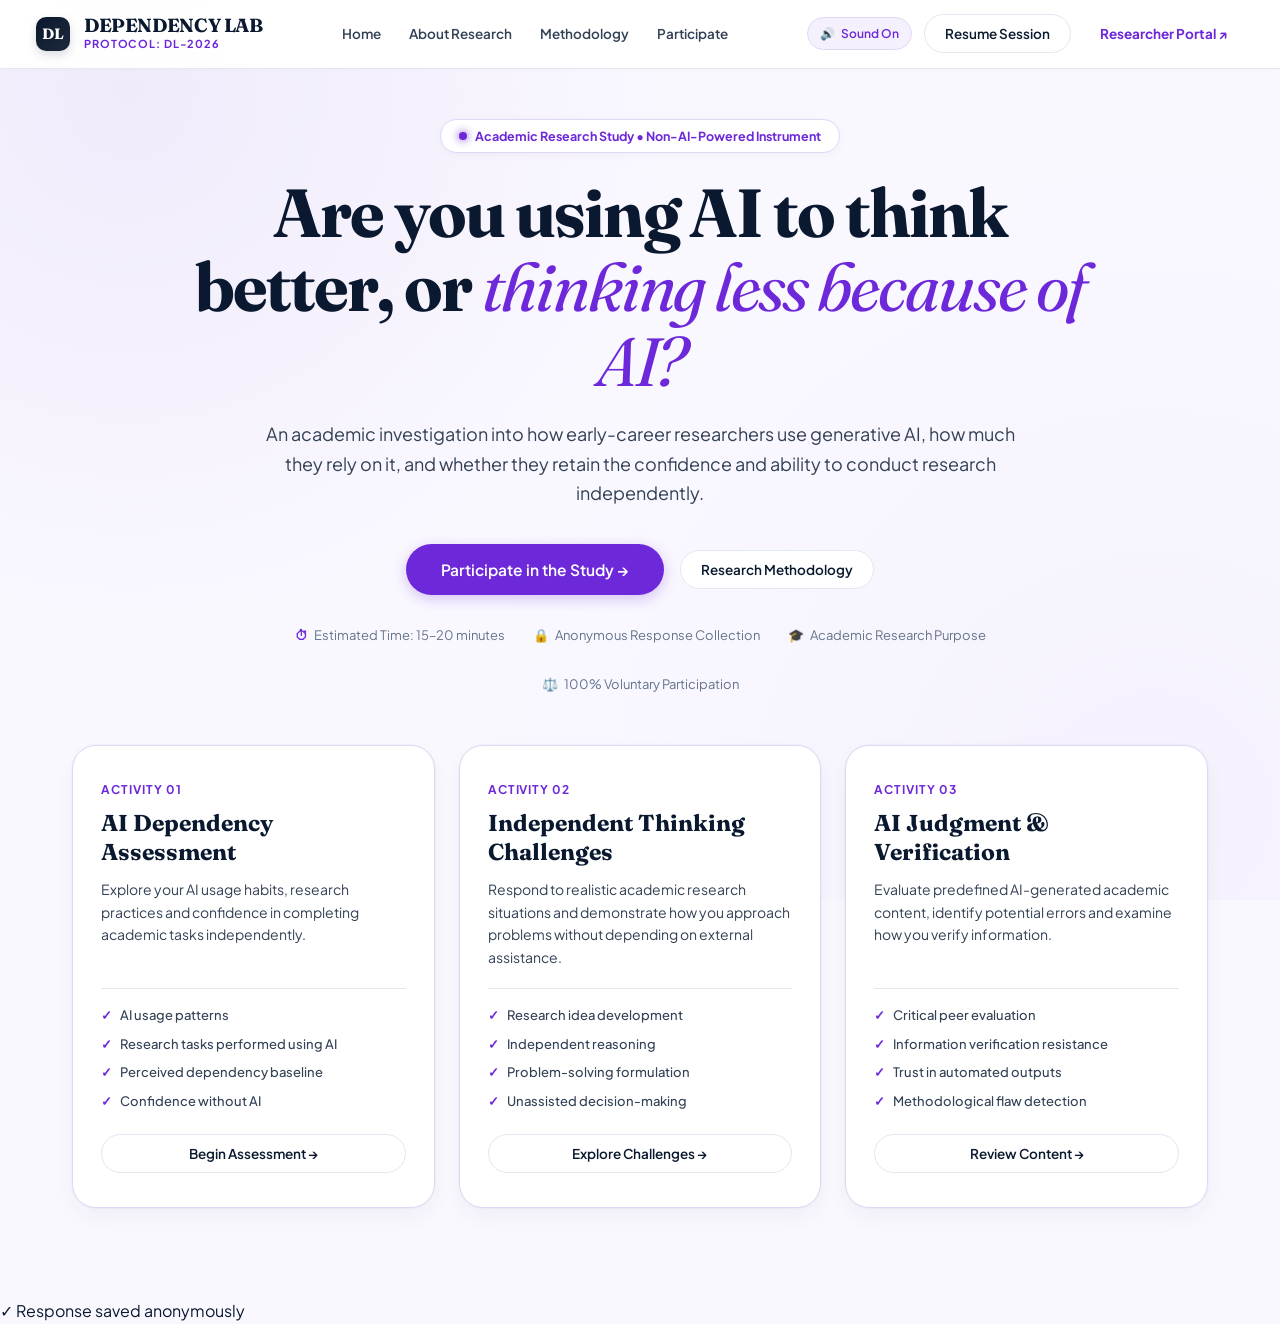
==== static/index.html @ 9e817c62 "Initial commit: Dependency Lab - Empirical Research Platform (Protocol DL-2026)" ====
<!DOCTYPE html>
<html lang="en">
<head>
  <meta charset="UTF-8">
  <meta name="viewport" content="width=device-width, initial-scale=1.0, maximum-scale=1.0, user-scalable=no">
  <title>Dependency Lab | Academic Research Instrument (Protocol DL-2026)</title>
  <link rel="stylesheet" href="/static/css/style.css">
  <link rel="icon" href="data:image/svg+xml,<svg xmlns='http://www.w3.org/2000/svg' viewBox='0 0 100 100'><circle cx='50' cy='50' r='45' fill='%230A192F'/><circle cx='50' cy='50' r='18' fill='%236D28D9'/></svg>">
</head>
<body>

<div class="academic-backdrop"></div>
<canvas id="confettiCanvas" style="position:fixed;inset:0;pointer-events:none;z-index:9999;"></canvas>

<!-- Institutional Header & Public Navigation -->
<header class="inst-header">
  <div class="inst-brand" onclick="navigateToHome()">
    <div class="brand-insignia">DL</div>
    <div class="brand-titles">
      <span class="brand-name">DEPENDENCY LAB</span>
      <span class="brand-protocol">Protocol: DL-2026</span>
    </div>
  </div>

  <!-- Public Navigation -->
  <nav class="public-nav">
    <a class="nav-anchor" onclick="navigateToHome()">Home</a>
    <a class="nav-anchor" onclick="openModal('aboutModal')">About Research</a>
    <a class="nav-anchor" onclick="openModal('methodModal')">Methodology</a>
    <a class="nav-anchor" onclick="startParticipantJourney()">Participate</a>
  </nav>

  <div class="header-cta-group">
    <!-- Tactile Sound Effect Toggle -->
    <div class="sound-toggle-chip" id="soundToggleBtn" onclick="toggleTactileSound()" title="Toggle subtle auditory feedback clicks">
      <span id="soundIcon">🔊</span>
      <span id="soundLabel">Sound On</span>
    </div>

    <button class="btn btn-outline" onclick="openModal('resumeModal')">
      Resume Session
    </button>
    <a href="/admin" target="_blank" class="btn btn-ghost" style="font-weight: 700; color: var(--accent-purple);">
      Researcher Portal ↗
    </a>
  </div>
</header>

<main id="mainApp">
  <!-- ========================================================
       LANDING PAGE
       ======================================================== -->
  <section id="landingView" class="landing-container">
    <div class="hero-academic-box">
      <div class="academic-badge-pill">
        <span class="academic-badge-dot"></span>
        Academic Research Study • Non-AI-Powered Instrument
      </div>

      <!-- Main Headline -->
      <h1 class="hero-academic-heading">
        Are you using AI to think better, or <em>thinking less because of AI?</em>
      </h1>

      <!-- Supporting Description -->
      <p class="hero-academic-desc">
        An academic investigation into how early-career researchers use generative AI, how much they rely on it, and whether they retain the confidence and ability to conduct research independently.
      </p>

      <!-- CTAs -->
      <div class="hero-academic-cta-bar">
        <button class="btn btn-purple" onclick="startParticipantJourney()" style="font-size: 15.5px; padding: 15px 34px;">
          Participate in the Study →
        </button>
        <button class="btn btn-outline" onclick="openModal('methodModal')">
          Research Methodology
        </button>
      </div>

      <!-- Study Specifications Badges -->
      <div class="study-specs-bar">
        <div class="study-spec-item">
          <span class="study-spec-bullet">⏱</span> Estimated Time: 15–20 minutes
        </div>
        <div class="study-spec-item">
          <span class="study-spec-bullet">🔒</span> Anonymous Response Collection
        </div>
        <div class="study-spec-item">
          <span class="study-spec-bullet">🎓</span> Academic Research Purpose
        </div>
        <div class="study-spec-item">
          <span class="study-spec-bullet">⚖️</span> 100% Voluntary Participation
        </div>
      </div>
    </div>

    <!-- 3 Core Research Activity Cards -->
    <div class="research-cards-grid">
      <!-- CARD 1: AI Dependency Assessment -->
      <div class="research-activity-card" onclick="startParticipantJourney(2)">
        <div class="card-num-eyebrow">Activity 01</div>
        <h3 class="card-activity-title">AI Dependency Assessment</h3>
        <p class="card-activity-desc">
          Explore your AI usage habits, research practices and confidence in completing academic tasks independently.
        </p>
        <ul class="card-points-list">
          <li class="card-point-row"><span class="card-point-check">✓</span> AI usage patterns</li>
          <li class="card-point-row"><span class="card-point-check">✓</span> Research tasks performed using AI</li>
          <li class="card-point-row"><span class="card-point-check">✓</span> Perceived dependency baseline</li>
          <li class="card-point-row"><span class="card-point-check">✓</span> Confidence without AI</li>
        </ul>
        <button class="btn btn-outline" style="width: 100%;">Begin Assessment →</button>
      </div>

      <!-- CARD 2: Independent Thinking Challenges -->
      <div class="research-activity-card" onclick="startParticipantJourney(3)">
        <div class="card-num-eyebrow">Activity 02</div>
        <h3 class="card-activity-title">Independent Thinking Challenges</h3>
        <p class="card-activity-desc">
          Respond to realistic academic research situations and demonstrate how you approach problems without depending on external assistance.
        </p>
        <ul class="card-points-list">
          <li class="card-point-row"><span class="card-point-check">✓</span> Research idea development</li>
          <li class="card-point-row"><span class="card-point-check">✓</span> Independent reasoning</li>
          <li class="card-point-row"><span class="card-point-check">✓</span> Problem-solving formulation</li>
          <li class="card-point-row"><span class="card-point-check">✓</span> Unassisted decision-making</li>
        </ul>
        <button class="btn btn-outline" style="width: 100%;">Explore Challenges →</button>
      </div>

      <!-- CARD 3: AI Judgment and Verification -->
      <div class="research-activity-card" onclick="startParticipantJourney(10)">
        <div class="card-num-eyebrow">Activity 03</div>
        <h3 class="card-activity-title">AI Judgment & Verification</h3>
        <p class="card-activity-desc">
          Evaluate predefined AI-generated academic content, identify potential errors and examine how you verify information.
        </p>
        <ul class="card-points-list">
          <li class="card-point-row"><span class="card-point-check">✓</span> Critical peer evaluation</li>
          <li class="card-point-row"><span class="card-point-check">✓</span> Information verification resistance</li>
          <li class="card-point-row"><span class="card-point-check">✓</span> Trust in automated outputs</li>
          <li class="card-point-row"><span class="card-point-check">✓</span> Methodological flaw detection</li>
        </ul>
        <button class="btn btn-outline" style="width: 100%;">Review Content →</button>
      </div>
    </div>
  </section>

  <!-- ========================================================
       PARTICIPANT INTERACTIVE RESEARCH JOURNEY
       ======================================================== -->
  <section id="participantView" class="participant-shell" style="display: none;">
    <!-- Live Session HUD (Heads-Up Display) -->
    <div class="session-hud-card" id="sessionHud">
      <div class="hud-left">
        <div class="hud-stopwatch">
          <span class="hud-timer-dot"></span>
          <span id="sessionTimerText">⏱ 00:00</span>
          <span class="hud-pacing-tag">Pacing: Optimal (~15m total)</span>
        </div>
        <div class="hud-session-code" id="participantCodeLabel">
          DL-INIT • 🔒 Confidential
        </div>
      </div>
      <div class="hud-right">
        <div class="hud-progress-wrap">
          <div class="hud-progress-labels">
            <span id="hudStepLabel">Step 1 of 8</span>
            <span id="hudPercentLabel" style="font-weight: 700; color: var(--accent-purple);">0%</span>
          </div>
          <div class="hud-progress-track">
            <div class="hud-progress-fill" id="hudProgressFill"></div>
          </div>
        </div>
      </div>
    </div>

    <!-- Visual Stepper Progress Map -->
    <div class="journey-stepper-wrap" id="journeyStepper">
      <div class="step-node active" id="node_0"><div class="step-node-bubble">1</div><span class="step-node-text">Consent</span></div>
      <div class="step-node" id="node_1"><div class="step-node-bubble">2</div><span class="step-node-text">Profile</span></div>
      <div class="step-node" id="node_2"><div class="step-node-bubble">3</div><span class="step-node-text">Habits</span></div>
      <div class="step-node" id="node_3"><div class="step-node-bubble">4</div><span class="step-node-text">Ideas</span></div>
      <div class="step-node" id="node_4"><div class="step-node-bubble">5</div><span class="step-node-text">Problem</span></div>
      <div class="step-node" id="node_5"><div class="step-node-bubble">6</div><span class="step-node-text">Argument</span></div>
      <div class="step-node" id="node_6"><div class="step-node-bubble">7</div><span class="step-node-text">Scenarios</span></div>
      <div class="step-node" id="node_7"><div class="step-node-bubble">8</div><span class="step-node-text">Verification</span></div>
      <div class="step-node" id="node_8"><div class="step-node-bubble">9</div><span class="step-node-text">Reflection</span></div>
    </div>

    <!-- Dynamic Milestone Cheer Banner -->
    <div class="milestone-cheer-banner" id="milestoneCheerBanner">
      <div class="cheer-text">
        <span>✨</span>
        <span id="cheerMessage">Welcome! You are contributing to groundbreaking research on academic autonomy.</span>
      </div>
      <div class="keyboard-hint-pill">
        <span class="key-cap">1-5</span> Quick Select &bull; <span class="key-cap">Enter ↵</span> Next
      </div>
    </div>

    <!-- Active Activity Canvas Card -->
    <div class="activity-canvas-card">
      <div id="activityBody">
        <!-- Injected dynamically by app.js -->
      </div>

      <!-- Navigation Footer -->
      <div class="activity-nav-footer">
        <button class="btn btn-ghost" id="stepBackBtn" onclick="onStepBack()">
          ← Previous Step
        </button>
        <span class="auto-save-status-text" id="footerAutoSaveText">
          ✓ Autosaved locally
        </span>
        <button class="btn btn-purple" id="stepNextBtn" onclick="onStepNext()">
          <span id="stepNextBtnText">Continue</span> →
        </button>
      </div>
    </div>
  </section>
</main>

<!-- Autosave Confirmation Toast -->
<div class="saved-status-chip" id="savedStatusChip">
  <span>✓</span> Response saved anonymously
</div>

<!-- ABOUT RESEARCH MODAL -->
<div class="modal-backdrop" id="aboutModal" style="display: none;">
  <div class="modal-content-card">
    <h3 style="font-family: var(--font-serif); font-size: 22px; color: var(--text-navy); margin-bottom: 12px;">About the Research Study</h3>
    <p style="font-size: 14px; color: var(--text-navy-secondary); line-height: 1.6; margin-bottom: 12px;">
      <strong>Research Title:</strong> Dependence on Generative AI in Academic Research: Exploring Independent Thinking and Intellectual Autonomy Among Early-Career Researchers.
    </p>
    <p style="font-size: 14px; color: var(--text-navy-secondary); line-height: 1.6; margin-bottom: 12px;">
      <strong>Objective:</strong> To investigate how undergraduate, postgraduate, and doctoral researchers utilize generative AI, the extent of cognitive reliance, and whether perceived independence aligns with actual decision-making behavior.
    </p>
    <button class="btn btn-outline" style="width: 100%;" onclick="closeModal('aboutModal')">Close</button>
  </div>
</div>

<!-- METHODOLOGY MODAL -->
<div class="modal-backdrop" id="methodModal" style="display: none;">
  <div class="modal-content-card">
    <h3 style="font-family: var(--font-serif); font-size: 22px; color: var(--text-navy); margin-bottom: 12px;">Research Methodology</h3>
    <p style="font-size: 14px; color: var(--text-navy-secondary); line-height: 1.6; margin-bottom: 12px;">
      The study uses a mixed qualitative-dominant and behavioral assessment battery consisting of:
    </p>
    <ul style="padding-left: 20px; font-size: 14px; color: var(--text-navy-secondary); line-height: 1.6; margin-bottom: 20px;">
      <li><strong>Baseline Dependency Assessment:</strong> Capturing self-reported usage frequencies, confidence, and task allocation.</li>
      <li><strong>Independent Problem Formulation:</strong> Evaluating unassisted hypothesis and problem identification.</li>
      <li><strong>Decision Scenarios:</strong> Testing revealed actions across 4 realistic academic crises with hidden dependency coding.</li>
      <li><strong>Content Verification:</strong> Measuring critical scrutiny against pre-formulated methodology containing planted statistical errors.</li>
      <li><strong>Metacognitive Reflection:</strong> Assessing post-task changes in perceived dependency.</li>
    </ul>
    <button class="btn btn-outline" style="width: 100%;" onclick="closeModal('methodModal')">Close</button>
  </div>
</div>

<!-- RESUME STUDY MODAL -->
<div class="modal-backdrop" id="resumeModal" style="display: none;">
  <div class="modal-content-card">
    <h3 style="font-family: var(--font-serif); font-size: 20px; color: var(--text-navy); margin-bottom: 10px;">Resume Your Research Session</h3>
    <p style="font-size: 14px; color: var(--text-navy-secondary); margin-bottom: 16px;">
      Enter the anonymous 8-character code you received when commencing (e.g. <code>DL-8F4A19</code>):
    </p>
    <input type="text" id="resumeInputCode" class="field-control-text" placeholder="DL-XXXXXX" style="text-transform: uppercase; font-family: var(--font-mono); text-align: center; font-size: 18px; margin-bottom: 16px;">
    <button class="btn btn-purple" style="width: 100%;" onclick="submitResumeSession()">Resume Session →</button>
  </div>
</div>

<script src="/static/js/app.js"></script>
</body>
</html>
---- static/css/style.css ----
/* 
  Dependency Lab: Academic Research Instrument Design System
  Protocol: DL-2026
  Aesthetic: Elite Academic Institution & Modern High-Performance SaaS
  Palette: Crisp White, Atmospheric Lavender, Deep Navy, Vivid Violet
*/

@import url('https://fonts.googleapis.com/css2?family=Fraunces:ital,opsz,wght@0,9..144,400;0,9..144,600;0,9..144,700;1,9..144,400;1,9..144,600&family=Plus+Jakarta+Sans:wght@400;500;600;700;800&family=JetBrains+Mono:wght@400;500;600;700&display=swap');

:root {
  /* Surfaces & Backgrounds */
  --bg-page: #FAF8FF;
  --bg-surface: #FFFFFF;
  --bg-lavender-subtle: #F4F1FD;
  --bg-lavender-tint: #EDE8FA;
  --bg-lavender-hover: #E4DCFA;

  /* Typography */
  --text-navy: #0A192F;
  --text-navy-secondary: #334155;
  --text-navy-muted: #64748B;
  --text-white: #FFFFFF;

  /* Accents */
  --accent-purple: #6D28D9;
  --accent-purple-hover: #5B21B6;
  --accent-purple-light: #DDD6FE;
  --accent-purple-glow: rgba(109, 40, 217, 0.22);
  --accent-emerald: #059669;
  --accent-emerald-light: #D1FAE5;
  --accent-amber: #D97706;
  --accent-amber-light: #FEF3C7;
  --accent-crimson: #DC2626;

  /* Borders & Dividers */
  --border-restrained: #E2E8F0;
  --border-lavender: #E0D7F5;
  --border-purple-focus: #7C3AED;

  /* Radii & Shadows */
  --radius-xs: 6px;
  --radius-sm: 10px;
  --radius-md: 16px;
  --radius-lg: 24px;
  --radius-pill: 9999px;

  --shadow-subtle: 0 2px 8px rgba(10, 25, 47, 0.04);
  --shadow-card: 0 10px 25px -4px rgba(10, 25, 47, 0.06), 0 0 1px 1px rgba(10, 25, 47, 0.03);
  --shadow-elevated: 0 20px 40px -10px rgba(10, 25, 47, 0.1);
  --shadow-glow: 0 0 20px var(--accent-purple-glow);

  /* Fonts */
  --font-serif: 'Fraunces', Georgia, serif;
  --font-sans: 'Plus Jakarta Sans', -apple-system, BlinkMacSystemFont, sans-serif;
  --font-mono: 'JetBrains Mono', monospace;

  --transition-bounce: 0.25s cubic-bezier(0.34, 1.56, 0.64, 1);
  --transition-smooth: 0.2s cubic-bezier(0.16, 1, 0.3, 1);
}

* {
  box-sizing: border-box;
  margin: 0;
  padding: 0;
  -webkit-tap-highlight-color: transparent;
}

body {
  font-family: var(--font-sans);
  background-color: var(--bg-page);
  color: var(--text-navy);
  line-height: 1.6;
  min-height: 100vh;
  -webkit-font-smoothing: antialiased;
}

/* Subtle Lavender Academic Backdrop with Floating Mesh Orbs */
.academic-backdrop {
  position: fixed;
  inset: 0;
  z-index: -1;
  pointer-events: none;
  background: 
    radial-gradient(circle at 10% 10%, rgba(237, 232, 250, 0.8) 0%, transparent 40%),
    radial-gradient(circle at 90% 90%, rgba(244, 241, 253, 0.9) 0%, transparent 50%),
    #FAF8FF;
}

/* Institutional Header */
.inst-header {
  position: sticky;
  top: 0;
  z-index: 100;
  background: rgba(255, 255, 255, 0.95);
  backdrop-filter: blur(14px);
  -webkit-backdrop-filter: blur(14px);
  border-bottom: 1px solid var(--border-restrained);
  padding: 14px 36px;
  display: flex;
  align-items: center;
  justify-content: space-between;
  box-shadow: 0 1px 4px rgba(10, 25, 47, 0.02);
}

.inst-brand {
  display: flex;
  align-items: center;
  gap: 14px;
  cursor: pointer;
}

.brand-insignia {
  width: 34px;
  height: 34px;
  background: linear-gradient(135deg, var(--text-navy) 0%, #1E293B 100%);
  color: var(--text-white);
  border-radius: var(--radius-sm);
  display: flex;
  align-items: center;
  justify-content: center;
  font-family: var(--font-serif);
  font-weight: 700;
  font-size: 15px;
  box-shadow: 0 4px 10px rgba(10, 25, 47, 0.15);
}

.brand-titles {
  display: flex;
  flex-direction: column;
}

.brand-name {
  font-family: var(--font-serif);
  font-size: 19px;
  font-weight: 700;
  color: var(--text-navy);
  line-height: 1.1;
  letter-spacing: -0.02em;
}

.brand-protocol {
  font-size: 11px;
  font-weight: 700;
  text-transform: uppercase;
  letter-spacing: 0.08em;
  color: var(--accent-purple);
}

.public-nav {
  display: flex;
  align-items: center;
  gap: 28px;
}

.nav-anchor {
  font-size: 13.5px;
  font-weight: 600;
  color: var(--text-navy-secondary);
  text-decoration: none;
  transition: color 0.15s;
  cursor: pointer;
}

.nav-anchor:hover {
  color: var(--accent-purple);
}

.header-cta-group {
  display: flex;
  align-items: center;
  gap: 12px;
}

/* Sound Effect Haptic Toggle */
.sound-toggle-chip {
  display: inline-flex;
  align-items: center;
  gap: 6px;
  padding: 6px 12px;
  border-radius: var(--radius-pill);
  background: var(--bg-lavender-subtle);
  border: 1px solid var(--border-lavender);
  font-size: 12px;
  font-weight: 600;
  color: var(--accent-purple);
  cursor: pointer;
  transition: all 0.15s;
}

.sound-toggle-chip:hover {
  background: var(--bg-lavender-tint);
}

/* Buttons */
.btn {
  display: inline-flex;
  align-items: center;
  justify-content: center;
  gap: 8px;
  font-family: var(--font-sans);
  font-weight: 600;
  border-radius: var(--radius-pill);
  cursor: pointer;
  transition: all 0.18s ease;
  border: 1px solid transparent;
  outline: none;
  text-decoration: none;
  user-select: none;
}

.btn:active {
  transform: scale(0.98);
}

.btn-purple {
  background: var(--accent-purple);
  color: var(--text-white);
  padding: 12px 26px;
  font-size: 14.5px;
  box-shadow: 0 4px 14px rgba(109, 40, 217, 0.25);
}

.btn-purple:hover {
  background: var(--accent-purple-hover);
  box-shadow: 0 6px 18px rgba(109, 40, 217, 0.35);
  transform: translateY(-1px);
}

.btn-purple:disabled {
  opacity: 0.35;
  cursor: not-allowed;
  transform: none;
  box-shadow: none;
}

.btn-outline {
  background: var(--bg-surface);
  border-color: var(--border-restrained);
  color: var(--text-navy);
  padding: 10px 20px;
  font-size: 13.5px;
}

.btn-outline:hover {
  border-color: var(--border-lavender);
  background: var(--bg-lavender-subtle);
}

.btn-ghost {
  background: transparent;
  color: var(--text-navy-secondary);
  padding: 8px 16px;
  font-size: 13.5px;
}

.btn-ghost:hover {
  color: var(--text-navy);
  background: var(--bg-lavender-subtle);
}

/* ========================================================
   LANDING PAGE
   ======================================================== */
.landing-container {
  max-width: 1200px;
  margin: 0 auto;
  padding: 50px 32px 90px;
}

.hero-academic-box {
  text-align: center;
  max-width: 900px;
  margin: 0 auto 50px;
}

.academic-badge-pill {
  display: inline-flex;
  align-items: center;
  gap: 8px;
  background: var(--bg-surface);
  border: 1px solid var(--border-lavender);
  padding: 6px 18px;
  border-radius: var(--radius-pill);
  font-size: 12.5px;
  font-weight: 700;
  color: var(--accent-purple);
  margin-bottom: 22px;
  box-shadow: var(--shadow-subtle);
}

.academic-badge-dot {
  width: 8px;
  height: 8px;
  border-radius: 50%;
  background: var(--accent-purple);
  box-shadow: 0 0 8px var(--accent-purple);
}

.hero-academic-heading {
  font-family: var(--font-serif);
  font-size: clamp(38px, 5.5vw, 68px);
  font-weight: 700;
  line-height: 1.1;
  letter-spacing: -0.03em;
  color: var(--text-navy);
  margin-bottom: 20px;
}

.hero-academic-heading em {
  font-style: italic;
  font-weight: 400;
  color: var(--accent-purple);
}

.hero-academic-desc {
  font-size: 18px;
  color: var(--text-navy-secondary);
  line-height: 1.65;
  max-width: 760px;
  margin: 0 auto 36px;
}

.hero-academic-cta-bar {
  display: flex;
  align-items: center;
  justify-content: center;
  gap: 16px;
  flex-wrap: wrap;
  margin-bottom: 30px;
}

.study-specs-bar {
  display: flex;
  align-items: center;
  justify-content: center;
  gap: 28px;
  flex-wrap: wrap;
  font-size: 13px;
  color: var(--text-navy-muted);
}

.study-spec-item {
  display: flex;
  align-items: center;
  gap: 6px;
}

.study-spec-bullet {
  color: var(--accent-purple);
  font-weight: 700;
}

/* 3 Core Research Activity Cards */
.research-cards-grid {
  display: grid;
  grid-template-columns: repeat(3, 1fr);
  gap: 24px;
  margin-top: 48px;
}

.research-activity-card {
  background: var(--bg-surface);
  border: 1.5px solid var(--border-lavender);
  border-radius: var(--radius-lg);
  padding: 34px 28px;
  box-shadow: var(--shadow-card);
  transition: all 0.25s ease;
  display: flex;
  flex-direction: column;
  position: relative;
  cursor: pointer;
}

.research-activity-card:hover {
  transform: translateY(-4px);
  border-color: var(--accent-purple);
  box-shadow: var(--shadow-elevated);
}

.card-num-eyebrow {
  font-size: 12px;
  font-weight: 700;
  text-transform: uppercase;
  letter-spacing: 0.08em;
  color: var(--accent-purple);
  margin-bottom: 10px;
}

.card-activity-title {
  font-family: var(--font-serif);
  font-size: 23px;
  font-weight: 700;
  color: var(--text-navy);
  margin-bottom: 12px;
  line-height: 1.25;
}

.card-activity-desc {
  font-size: 14px;
  color: var(--text-navy-secondary);
  line-height: 1.6;
  margin-bottom: 20px;
  flex: 1;
}

.card-points-list {
  list-style: none;
  display: flex;
  flex-direction: column;
  gap: 8px;
  margin-bottom: 22px;
  padding-top: 16px;
  border-top: 1px solid var(--border-restrained);
}

.card-point-row {
  font-size: 13px;
  font-weight: 500;
  color: var(--text-navy-secondary);
  display: flex;
  align-items: center;
  gap: 8px;
}

.card-point-check {
  color: var(--accent-purple);
  font-weight: 700;
}

/* ========================================================
   PARTICIPANT INTERACTIVE JOURNEY (ENGAGING & NON-BORING)
   ======================================================== */
.participant-shell {
  max-width: 860px;
  margin: 28px auto 80px;
  padding: 0 20px;
}

/* Live Session Heads-Up Display (HUD) */
.session-hud-card {
  background: white;
  border: 1px solid var(--border-restrained);
  border-radius: var(--radius-md);
  padding: 14px 22px;
  display: flex;
  align-items: center;
  justify-content: space-between;
  margin-bottom: 18px;
  box-shadow: var(--shadow-subtle);
  gap: 16px;
  transition: all 0.2s ease;
}

.hud-left {
  display: flex;
  align-items: center;
  gap: 16px;
  flex-wrap: wrap;
}

.hud-stopwatch {
  display: flex;
  align-items: center;
  gap: 6px;
  font-family: var(--font-mono);
  font-size: 13px;
  font-weight: 700;
  color: var(--text-navy);
  background: var(--bg-lavender-subtle);
  padding: 5px 12px;
  border-radius: var(--radius-pill);
  border: 1px solid var(--border-lavender);
}

.hud-timer-dot {
  width: 7px;
  height: 7px;
  background: var(--accent-emerald);
  border-radius: 50%;
  box-shadow: 0 0 6px var(--accent-emerald);
  animation: pulseDot 1.5s infinite;
}

.hud-pacing-tag {
  font-family: var(--font-sans);
  font-size: 11.5px;
  font-weight: 600;
  color: var(--accent-purple);
  margin-left: 4px;
}

.hud-session-code {
  font-family: var(--font-mono);
  font-size: 12px;
  font-weight: 600;
  color: var(--text-navy-muted);
}

.hud-right {
  min-width: 190px;
}

.hud-progress-wrap {
  display: flex;
  flex-direction: column;
  gap: 5px;
}

.hud-progress-labels {
  display: flex;
  justify-content: space-between;
  font-size: 11.5px;
  font-weight: 600;
  color: var(--text-navy-muted);
}

.hud-progress-track {
  width: 100%;
  height: 8px;
  background: #F1F5F9;
  border-radius: 6px;
  overflow: hidden;
}

.hud-progress-fill {
  height: 100%;
  background: linear-gradient(90deg, var(--accent-purple) 0%, #8B5CF6 100%);
  width: 0%;
  transition: width 0.35s ease;
  border-radius: 6px;
}

/* Top Visual Stepper (Interactive Step Map) */
.journey-stepper-wrap {
  display: flex;
  align-items: center;
  justify-content: space-between;
  margin-bottom: 24px;
  padding: 16px 22px;
  background: white;
  border: 1px solid var(--border-restrained);
  border-radius: var(--radius-md);
  box-shadow: var(--shadow-subtle);
  position: relative;
  overflow-x: auto;
}

.step-node {
  display: flex;
  flex-direction: column;
  align-items: center;
  gap: 6px;
  cursor: pointer;
  position: relative;
  z-index: 2;
  min-width: 60px;
}

.step-node-bubble {
  width: 32px;
  height: 32px;
  border-radius: 50%;
  background: var(--bg-lavender-subtle);
  border: 2px solid var(--border-restrained);
  color: var(--text-navy-muted);
  font-size: 12.5px;
  font-weight: 700;
  display: flex;
  align-items: center;
  justify-content: center;
  transition: all 0.25s var(--transition-bounce);
}

.step-node.active .step-node-bubble {
  background: var(--accent-purple);
  border-color: var(--accent-purple);
  color: white;
  transform: scale(1.15);
  box-shadow: 0 0 0 4px var(--accent-purple-light);
}

.step-node.completed .step-node-bubble {
  background: var(--accent-emerald);
  border-color: var(--accent-emerald);
  color: white;
}

.step-node-text {
  font-size: 11px;
  font-weight: 600;
  color: var(--text-navy-muted);
  white-space: nowrap;
}

.step-node.active .step-node-text {
  color: var(--accent-purple);
  font-weight: 700;
}

/* Milestone Cheer Banner */
.milestone-cheer-banner {
  background: linear-gradient(135deg, #FAF5FF 0%, #F3E8FF 100%);
  border: 1px solid #E9D5FF;
  border-radius: var(--radius-sm);
  padding: 10px 18px;
  display: flex;
  align-items: center;
  justify-content: space-between;
  margin-bottom: 18px;
  animation: fadeInDown 0.3s ease;
}

@keyframes fadeInDown {
  from { opacity: 0; transform: translateY(-8px); }
  to { opacity: 1; transform: translateY(0); }
}

.cheer-text {
  font-size: 13px;
  font-weight: 600;
  color: var(--accent-purple);
  display: flex;
  align-items: center;
  gap: 8px;
}

/* Main Activity Canvas */
.activity-canvas-card {
  background: var(--bg-surface);
  border: 1.5px solid var(--border-restrained);
  border-radius: var(--radius-lg);
  padding: 40px 44px;
  box-shadow: var(--shadow-card);
  position: relative;
  transition: all 0.3s ease;
}

.activity-header {
  margin-bottom: 28px;
}

.activity-title {
  font-family: var(--font-serif);
  font-size: clamp(23px, 3.2vw, 30px);
  font-weight: 700;
  color: var(--text-navy);
  letter-spacing: -0.02em;
  margin-bottom: 10px;
  line-height: 1.25;
}

.activity-instructions {
  font-size: 14.5px;
  color: var(--text-navy-secondary);
  line-height: 1.6;
}

/* Interactive Option Cards (Tactile Spring Bounce & Sound) */
.choice-cards-stack {
  display: flex;
  flex-direction: column;
  gap: 12px;
  margin-bottom: 24px;
}

.choice-option-card {
  display: flex;
  align-items: center;
  justify-content: space-between;
  padding: 16px 22px;
  background: var(--bg-surface);
  border: 1.5px solid var(--border-restrained);
  border-radius: var(--radius-md);
  cursor: pointer;
  transition: all 0.18s var(--transition-bounce);
  user-select: none;
  position: relative;
  overflow: hidden;
}

.choice-option-card:hover {
  border-color: var(--border-purple-focus);
  background: #FCFAFF;
  transform: translateY(-2px);
  box-shadow: 0 4px 12px rgba(109, 40, 217, 0.08);
}

.choice-option-card:active {
  transform: scale(0.985);
}

.choice-option-card.selected {
  border-color: var(--accent-purple);
  background: var(--bg-lavender-subtle);
  box-shadow: 0 0 0 1px var(--accent-purple), 0 4px 16px var(--accent-purple-glow);
}

.choice-badge-letter {
  width: 24px;
  height: 24px;
  min-width: 24px;
  border-radius: 6px;
  background: #F1F5F9;
  color: var(--text-navy-muted);
  font-family: var(--font-mono);
  font-size: 12px;
  font-weight: 700;
  display: flex;
  align-items: center;
  justify-content: center;
  margin-right: 14px;
  transition: all 0.15s;
}

.choice-option-card.selected .choice-badge-letter {
  background: var(--accent-purple);
  color: white;
}

.choice-option-text {
  font-size: 15px;
  color: var(--text-navy);
  font-weight: 500;
  flex: 1;
  padding-right: 14px;
}

.choice-option-card.selected .choice-option-text {
  font-weight: 600;
  color: var(--accent-purple);
}

.choice-radio-circle {
  width: 22px;
  height: 22px;
  min-width: 22px;
  border-radius: 50%;
  border: 2px solid #CBD5E1;
  display: flex;
  align-items: center;
  justify-content: center;
  transition: all 0.18s var(--transition-bounce);
}

.choice-option-card.selected .choice-radio-circle {
  border-color: var(--accent-purple);
  background: var(--accent-purple);
  transform: scale(1.08);
}

.choice-radio-circle::after {
  content: '';
  width: 7px;
  height: 7px;
  background: white;
  border-radius: 50%;
  opacity: 0;
  transform: scale(0);
  transition: all 0.18s var(--transition-bounce);
}

.choice-option-card.selected .choice-radio-circle::after {
  opacity: 1;
  transform: scale(1);
}

/* Dynamic Interactive Likert Row */
.likert-scale-box {
  background: var(--bg-surface);
  border: 1.5px solid var(--border-restrained);
  border-radius: var(--radius-md);
  padding: 20px 24px;
  margin-bottom: 20px;
  transition: all 0.2s;
}

.likert-scale-box:hover {
  border-color: var(--border-lavender);
  box-shadow: var(--shadow-subtle);
}

.likert-scale-prompt {
  font-size: 15px;
  font-weight: 600;
  color: var(--text-navy);
  margin-bottom: 14px;
}

.likert-targets-grid {
  display: grid;
  grid-template-columns: repeat(5, 1fr);
  gap: 10px;
}

.likert-target-btn {
  height: 48px;
  border-radius: var(--radius-sm);
  background: var(--bg-lavender-subtle);
  border: 1.5px solid transparent;
  display: flex;
  flex-direction: column;
  align-items: center;
  justify-content: center;
  font-size: 15px;
  font-weight: 700;
  color: var(--text-navy-secondary);
  cursor: pointer;
  transition: all 0.18s var(--transition-bounce);
  user-select: none;
}

.likert-target-btn:hover {
  border-color: var(--accent-purple);
  color: var(--accent-purple);
  transform: translateY(-2px);
  background: white;
}

.likert-target-btn:active {
  transform: scale(0.95);
}

.likert-target-btn.active {
  background: var(--accent-purple);
  color: var(--text-white);
  border-color: var(--accent-purple);
  transform: scale(1.05);
  box-shadow: 0 4px 12px var(--accent-purple-glow);
}

/* Real-Time Interactive Word Progress Meter */
.word-milestone-wrap {
  margin-top: 8px;
  display: flex;
  flex-direction: column;
  gap: 6px;
}

.word-progress-track {
  width: 100%;
  height: 6px;
  background: #E2E8F0;
  border-radius: 3px;
  overflow: hidden;
}

.word-progress-fill {
  height: 100%;
  background: linear-gradient(90deg, var(--accent-purple) 0%, var(--accent-emerald) 100%);
  width: 0%;
  transition: width 0.2s ease;
}

.word-stats-row {
  display: flex;
  justify-content: space-between;
  font-size: 12.5px;
  color: var(--text-navy-muted);
}

/* Verification Activity: Interactive Sentence Inspection */
.passage-inspection-card {
  background: #FCFCFF;
  border: 1.5px solid var(--border-lavender);
  border-radius: var(--radius-md);
  padding: 24px;
  margin-bottom: 24px;
}

.passage-sentence-row {
  display: flex;
  align-items: flex-start;
  gap: 14px;
  padding: 12px 16px;
  border-radius: var(--radius-sm);
  cursor: pointer;
  margin-bottom: 8px;
  font-size: 14.5px;
  line-height: 1.55;
  transition: all 0.18s var(--transition-smooth);
  border: 1.5px solid transparent;
  user-select: none;
}

.passage-sentence-row:hover {
  background: var(--bg-lavender-subtle);
  border-color: var(--border-lavender);
}

.passage-sentence-row.flagged {
  background: #FEF2F2;
  border-color: #FECACA;
  color: #991B1B;
  transform: translateX(4px);
}

.passage-sentence-row input[type="checkbox"] {
  margin-top: 3px;
  accent-color: var(--accent-crimson);
  width: 18px;
  height: 18px;
  cursor: pointer;
}

/* Keyboard Navigation Helper Pill */
.keyboard-hint-pill {
  display: inline-flex;
  align-items: center;
  gap: 6px;
  font-size: 12px;
  color: var(--text-navy-muted);
  background: #F1F5F9;
  padding: 4px 10px;
  border-radius: var(--radius-pill);
}

.key-cap {
  background: white;
  border: 1px solid #CBD5E1;
  padding: 1px 6px;
  border-radius: 4px;
  font-family: var(--font-mono);
  font-size: 11px;
  font-weight: 700;
  color: var(--text-navy);
}

/* Autosave Footer Status Text */
.auto-save-status-text {
  font-size: 12px;
  font-weight: 600;
  color: var(--accent-emerald);
  display: flex;
  align-items: center;
  gap: 5px;
}

/* Thought Starters Accordion (Inspiration Prompts) */
.thought-starters-toggle {
  background: var(--bg-lavender-subtle);
  border: 1px dashed var(--accent-purple-light);
  border-radius: var(--radius-sm);
  padding: 10px 16px;
  cursor: pointer;
  display: flex;
  align-items: center;
  justify-content: space-between;
  font-size: 13px;
  font-weight: 600;
  color: var(--accent-purple);
  margin-top: 10px;
  margin-bottom: 14px;
  transition: all 0.2s ease;
}

.thought-starters-toggle:hover {
  background: var(--bg-lavender-tint);
}

.thought-starters-drawer {
  background: #FAF8FF;
  border: 1px solid var(--border-lavender);
  border-radius: var(--radius-sm);
  padding: 14px 18px;
  margin-bottom: 16px;
  font-size: 13px;
  color: var(--text-navy-secondary);
  line-height: 1.55;
  animation: fadeInDown 0.25s ease;
}

.thought-starter-point {
  margin-bottom: 6px;
  display: flex;
  align-items: flex-start;
  gap: 8px;
}

/* Responsive */
@media (max-width: 900px) {
  .research-cards-grid { grid-template-columns: 1fr; }
  .activity-canvas-card { padding: 30px 22px; }
  .journey-stepper-wrap { justify-content: flex-start; gap: 16px; }
  .session-hud-card { flex-direction: column; align-items: flex-start; }
  .hud-right { width: 100%; }
}

@media (max-width: 600px) {
  .inst-header { padding: 12px 18px; }
  .public-nav { display: none; }
  .hero-academic-heading { font-size: 30px; }
  .likert-targets-grid { gap: 6px; }
  .likert-target-btn { height: 42px; font-size: 14px; }
  .activity-canvas-card { padding: 22px 16px; border-radius: var(--radius-md); }
  .choice-option-card { padding: 14px 16px; min-height: 48px; }
  .activity-nav-footer {
    position: sticky;
    bottom: 0;
    background: rgba(255, 255, 255, 0.96);
    backdrop-filter: blur(10px);
    margin: 24px -16px -22px;
    padding: 14px 16px;
    border-top: 1px solid var(--border-restrained);
    z-index: 50;
  }
}
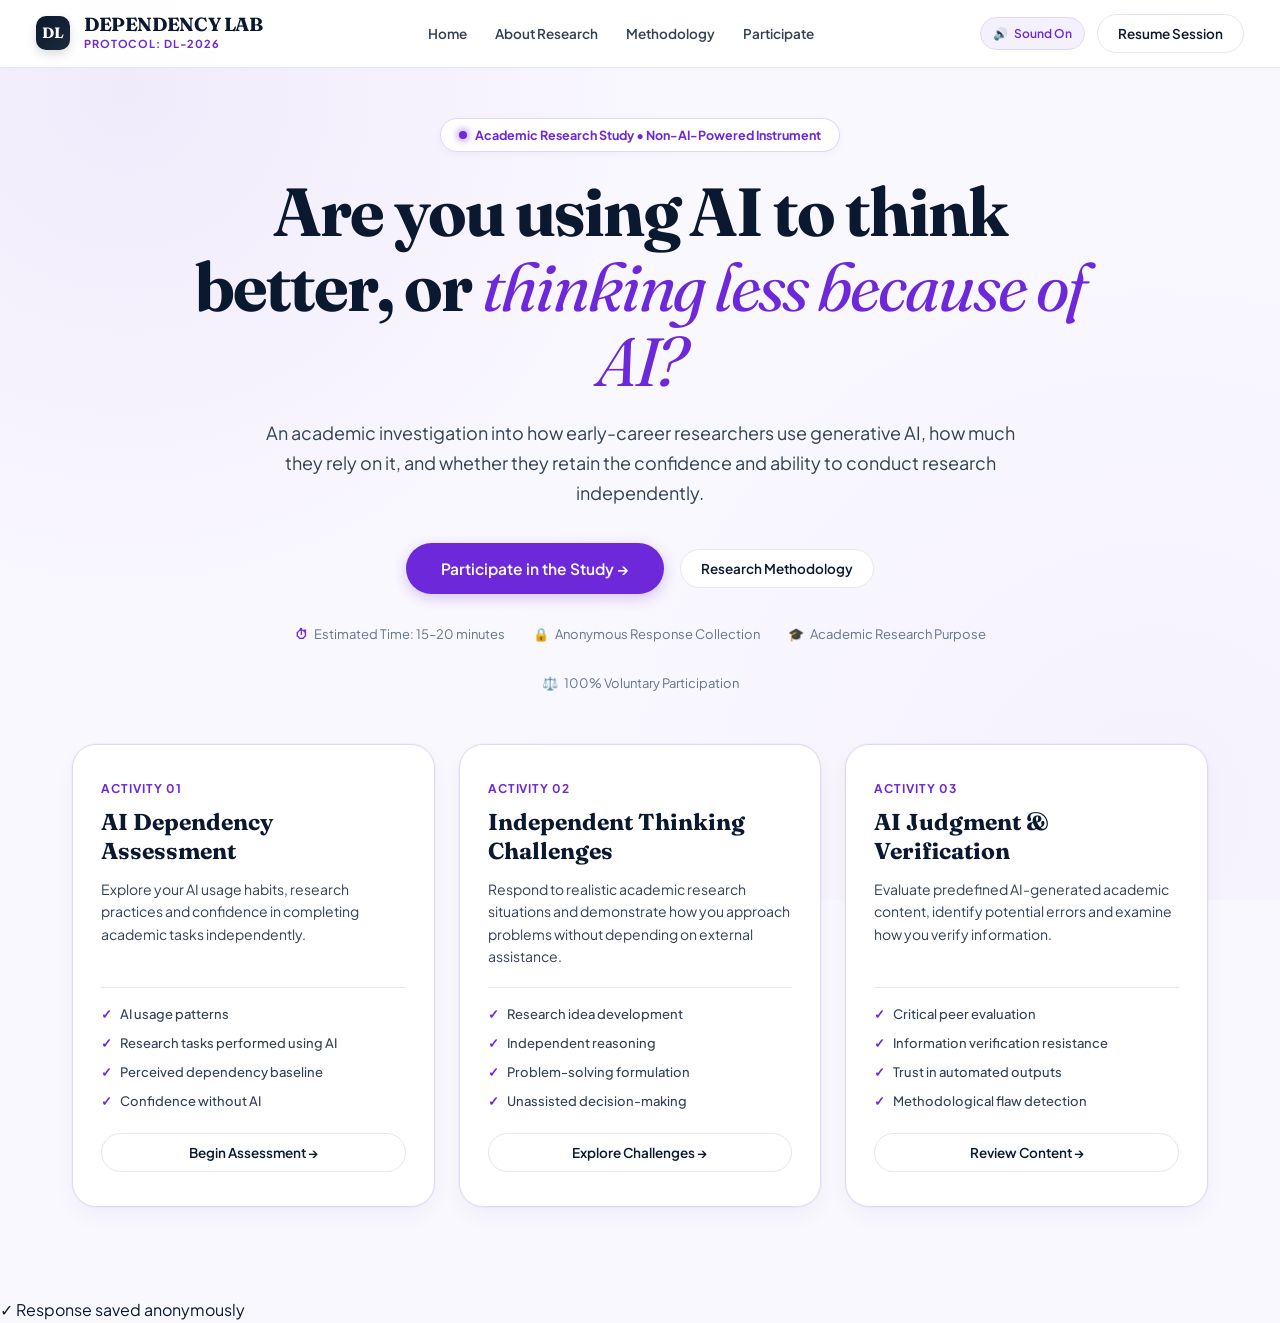
==== commit e5543499: "Remove researcher portal button from participant client view" ====
--- a/static/index.html
+++ b/static/index.html
@@ -40,9 +40,6 @@
     <button class="btn btn-outline" onclick="openModal('resumeModal')">
       Resume Session
     </button>
-    <a href="/admin" target="_blank" class="btn btn-ghost" style="font-weight: 700; color: var(--accent-purple);">
-      Researcher Portal ↗
-    </a>
   </div>
 </header>
 
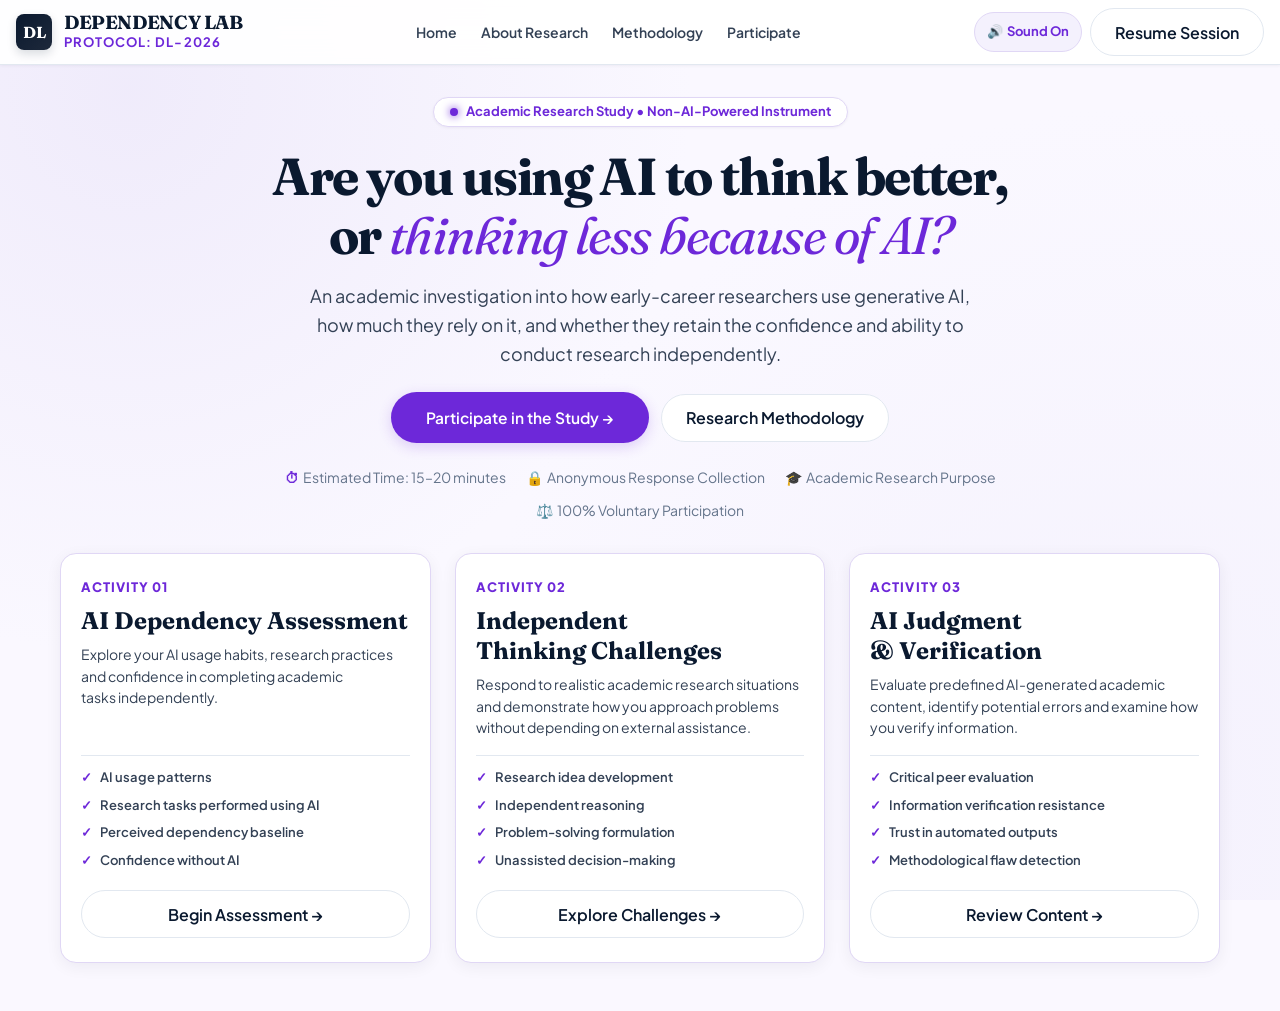
==== commit 5ab90d09: "Upgrade UI to flagship mobile-first architecture: safe areas, fluid typography, 48px tap targets, bo" ====
--- a/static/index.html
+++ b/static/index.html
@@ -2,7 +2,7 @@
 <html lang="en">
 <head>
   <meta charset="UTF-8">
-  <meta name="viewport" content="width=device-width, initial-scale=1.0, maximum-scale=1.0, user-scalable=no">
+  <meta name="viewport" content="width=device-width, initial-scale=1, viewport-fit=cover">
   <title>Dependency Lab | Academic Research Instrument (Protocol DL-2026)</title>
   <link rel="stylesheet" href="/static/css/style.css">
   <link rel="icon" href="data:image/svg+xml,<svg xmlns='http://www.w3.org/2000/svg' viewBox='0 0 100 100'><circle cx='50' cy='50' r='45' fill='%230A192F'/><circle cx='50' cy='50' r='18' fill='%236D28D9'/></svg>">
--- a/static/css/style.css
+++ b/static/css/style.css
@@ -1,31 +1,63 @@
 /* 
   Dependency Lab: Academic Research Instrument Design System
   Protocol: DL-2026
-  Aesthetic: Elite Academic Institution & Modern High-Performance SaaS
-  Palette: Crisp White, Atmospheric Lavender, Deep Navy, Vivid Violet
+  Flagship Mobile-First Product Architecture & Responsive Foundation
 */
 
 @import url('https://fonts.googleapis.com/css2?family=Fraunces:ital,opsz,wght@0,9..144,400;0,9..144,600;0,9..144,700;1,9..144,400;1,9..144,600&family=Plus+Jakarta+Sans:wght@400;500;600;700;800&family=JetBrains+Mono:wght@400;500;600;700&display=swap');
 
 :root {
-  /* Surfaces & Backgrounds */
+  /* Safe Area Insets */
+  --sat: env(safe-area-inset-top, 0px);
+  --sab: env(safe-area-inset-bottom, 0px);
+  --sal: env(safe-area-inset-left, 0px);
+  --sar: env(safe-area-inset-right, 0px);
+
+  /* Spacing System (Strict 4/8px Scale) */
+  --space-1: 0.25rem;  /* 4px */
+  --space-2: 0.5rem;   /* 8px */
+  --space-3: 0.75rem;  /* 12px */
+  --space-4: 1rem;     /* 16px - Base Mobile Gutter */
+  --space-5: 1.25rem;  /* 20px - Gutter >= 400px */
+  --space-6: 1.5rem;   /* 24px */
+  --space-8: 2rem;     /* 32px */
+  --space-10: 2.5rem;  /* 40px */
+  --space-12: 3rem;    /* 48px */
+
+  /* Fluid Typography Scale */
+  --font-size-xs: clamp(0.75rem, 0.72rem + 0.15vw, 0.8125rem); /* 12-13px */
+  --font-size-sm: clamp(0.8125rem, 0.78rem + 0.2vw, 0.875rem);   /* 13-14px */
+  --font-size-base: clamp(0.9375rem, 0.9rem + 0.2vw, 1rem);     /* 15-16px */
+  --font-size-md: clamp(1rem, 0.95rem + 0.25vw, 1.125rem);      /* 16-18px */
+  --font-size-lg: clamp(1.125rem, 1.05rem + 0.4vw, 1.25rem);    /* 18-20px */
+  --font-size-xl: clamp(1.25rem, 1.15rem + 0.6vw, 1.5rem);      /* 20-24px */
+  --font-size-2xl: clamp(1.5rem, 1.35rem + 0.9vw, 1.875rem);    /* 24-30px */
+  --font-size-hero: clamp(1.75rem, 4.5vw + 0.5rem, 3.25rem);    /* 28-52px */
+
+  /* Font Families */
+  --font-serif: 'Fraunces', Georgia, serif;
+  --font-sans: 'Plus Jakarta Sans', -apple-system, BlinkMacSystemFont, 'Segoe UI', Roboto, sans-serif;
+  --font-mono: 'JetBrains Mono', SFMono-Regular, Menlo, monospace;
+
+  /* Surfaces & Backgrounds (Light Theme) */
   --bg-page: #FAF8FF;
   --bg-surface: #FFFFFF;
+  --bg-surface-elevated: #FFFFFF;
   --bg-lavender-subtle: #F4F1FD;
   --bg-lavender-tint: #EDE8FA;
   --bg-lavender-hover: #E4DCFA;
 
-  /* Typography */
+  /* Typography Colors */
   --text-navy: #0A192F;
   --text-navy-secondary: #334155;
   --text-navy-muted: #64748B;
   --text-white: #FFFFFF;
 
-  /* Accents */
+  /* Semantic Accents */
   --accent-purple: #6D28D9;
   --accent-purple-hover: #5B21B6;
   --accent-purple-light: #DDD6FE;
-  --accent-purple-glow: rgba(109, 40, 217, 0.22);
+  --accent-purple-glow: rgba(109, 40, 217, 0.2);
   --accent-emerald: #059669;
   --accent-emerald-light: #D1FAE5;
   --accent-amber: #D97706;
@@ -37,41 +69,103 @@
   --border-lavender: #E0D7F5;
   --border-purple-focus: #7C3AED;
 
-  /* Radii & Shadows */
+  /* Radii */
   --radius-xs: 6px;
-  --radius-sm: 10px;
-  --radius-md: 16px;
-  --radius-lg: 24px;
+  --radius-sm: 8px;
+  --radius-md: 12px;
+  --radius-lg: 16px;
+  --radius-xl: 20px;
   --radius-pill: 9999px;
 
-  --shadow-subtle: 0 2px 8px rgba(10, 25, 47, 0.04);
-  --shadow-card: 0 10px 25px -4px rgba(10, 25, 47, 0.06), 0 0 1px 1px rgba(10, 25, 47, 0.03);
-  --shadow-elevated: 0 20px 40px -10px rgba(10, 25, 47, 0.1);
+  /* Elevation */
+  --shadow-subtle: 0 1px 3px rgba(10, 25, 47, 0.05);
+  --shadow-card: 0 4px 16px rgba(10, 25, 47, 0.06), 0 0 1px rgba(10, 25, 47, 0.04);
+  --shadow-elevated: 0 12px 32px -4px rgba(10, 25, 47, 0.12);
   --shadow-glow: 0 0 20px var(--accent-purple-glow);
 
-  /* Fonts */
-  --font-serif: 'Fraunces', Georgia, serif;
-  --font-sans: 'Plus Jakarta Sans', -apple-system, BlinkMacSystemFont, sans-serif;
-  --font-mono: 'JetBrains Mono', monospace;
-
-  --transition-bounce: 0.25s cubic-bezier(0.34, 1.56, 0.64, 1);
-  --transition-smooth: 0.2s cubic-bezier(0.16, 1, 0.3, 1);
-}
-
-* {
+  /* Transitions */
+  --transition-bounce: 0.22s cubic-bezier(0.34, 1.56, 0.64, 1);
+  --transition-smooth: 0.18s cubic-bezier(0.16, 1, 0.3, 1);
+}
+
+/* Dark Mode Support (WCAG AA Compliant) */
+@media (prefers-color-scheme: dark) {
+  :root {
+    --bg-page: #0B1120;
+    --bg-surface: #131D2E;
+    --bg-surface-elevated: #1E293B;
+    --bg-lavender-subtle: #1C1B36;
+    --bg-lavender-tint: #26214A;
+    --bg-lavender-hover: #312866;
+
+    --text-navy: #F8FAFC;
+    --text-navy-secondary: #CBD5E1;
+    --text-navy-muted: #94A3B8;
+
+    --border-restrained: #1E293B;
+    --border-lavender: #2E2757;
+    --border-purple-focus: #A78BFA;
+
+    --accent-purple: #8B5CF6;
+    --accent-purple-hover: #7C3AED;
+    --accent-purple-light: #2E2254;
+    --accent-purple-glow: rgba(139, 92, 246, 0.25);
+    --accent-emerald: #10B981;
+    --accent-emerald-light: #064E3B;
+    --accent-amber: #F59E0B;
+    --accent-amber-light: #451A03;
+    --accent-crimson: #EF4444;
+
+    --shadow-subtle: 0 1px 3px rgba(0, 0, 0, 0.3);
+    --shadow-card: 0 4px 16px rgba(0, 0, 0, 0.4);
+    --shadow-elevated: 0 12px 32px rgba(0, 0, 0, 0.5);
+  }
+}
+
+/* Base Reset & Mobile-First Foundation */
+*, *::before, *::after {
   box-sizing: border-box;
   margin: 0;
   padding: 0;
   -webkit-tap-highlight-color: transparent;
 }
 
+html {
+  -webkit-text-size-adjust: 100%;
+  text-size-adjust: 100%;
+  scroll-behavior: smooth;
+}
+
 body {
   font-family: var(--font-sans);
+  font-size: var(--font-size-base);
   background-color: var(--bg-page);
   color: var(--text-navy);
-  line-height: 1.6;
-  min-height: 100vh;
+  line-height: 1.5;
+  min-height: 100dvh;
   -webkit-font-smoothing: antialiased;
+  -moz-osx-font-smoothing: grayscale;
+  overflow-x: hidden;
+  position: relative;
+}
+
+/* Fluid Typography Helpers */
+h1, h2, h3, h4, h5, h6 {
+  font-family: var(--font-serif);
+  color: var(--text-navy);
+  line-height: 1.25;
+  text-wrap: balance;
+  overflow-wrap: break-word;
+}
+
+p, li, label, span {
+  overflow-wrap: break-word;
+  word-break: break-word;
+}
+
+p {
+  text-wrap: pretty;
+  max-width: 65ch;
 }
 
 /* Subtle Lavender Academic Backdrop with Floating Mesh Orbs */
@@ -83,35 +177,56 @@
   background: 
     radial-gradient(circle at 10% 10%, rgba(237, 232, 250, 0.8) 0%, transparent 40%),
     radial-gradient(circle at 90% 90%, rgba(244, 241, 253, 0.9) 0%, transparent 50%),
-    #FAF8FF;
-}
-
-/* Institutional Header */
+    var(--bg-page);
+}
+
+@media (prefers-color-scheme: dark) {
+  .academic-backdrop {
+    background: 
+      radial-gradient(circle at 10% 10%, rgba(109, 40, 217, 0.15) 0%, transparent 45%),
+      radial-gradient(circle at 90% 90%, rgba(139, 92, 246, 0.12) 0%, transparent 50%),
+      var(--bg-page);
+  }
+}
+
+/* ========================================================
+   HEADER & NAVIGATION (COMPACT 56PX + SAFE AREA)
+   ======================================================== */
 .inst-header {
   position: sticky;
   top: 0;
   z-index: 100;
-  background: rgba(255, 255, 255, 0.95);
-  backdrop-filter: blur(14px);
-  -webkit-backdrop-filter: blur(14px);
+  background: rgba(255, 255, 255, 0.92);
+  backdrop-filter: blur(16px);
+  -webkit-backdrop-filter: blur(16px);
   border-bottom: 1px solid var(--border-restrained);
-  padding: 14px 36px;
+  padding: calc(var(--space-2) + var(--sat)) max(var(--space-4), var(--sar)) var(--space-2) max(var(--space-4), var(--sal));
+  min-height: calc(3.5rem + var(--sat));
   display: flex;
   align-items: center;
   justify-content: space-between;
-  box-shadow: 0 1px 4px rgba(10, 25, 47, 0.02);
+  box-shadow: var(--shadow-subtle);
+}
+
+@media (prefers-color-scheme: dark) {
+  .inst-header {
+    background: rgba(19, 29, 46, 0.92);
+  }
 }
 
 .inst-brand {
   display: flex;
   align-items: center;
-  gap: 14px;
+  gap: var(--space-3);
   cursor: pointer;
+  min-width: 0;
+  flex-shrink: 1;
 }
 
 .brand-insignia {
-  width: 34px;
-  height: 34px;
+  width: 2.25rem;
+  height: 2.25rem;
+  min-width: 2.25rem;
   background: linear-gradient(135deg, var(--text-navy) 0%, #1E293B 100%);
   color: var(--text-white);
   border-radius: var(--radius-sm);
@@ -120,45 +235,59 @@
   justify-content: center;
   font-family: var(--font-serif);
   font-weight: 700;
-  font-size: 15px;
+  font-size: var(--font-size-base);
   box-shadow: 0 4px 10px rgba(10, 25, 47, 0.15);
 }
 
 .brand-titles {
   display: flex;
   flex-direction: column;
+  min-width: 0;
 }
 
 .brand-name {
   font-family: var(--font-serif);
-  font-size: 19px;
+  font-size: clamp(1rem, 0.95rem + 0.3vw, 1.1875rem);
   font-weight: 700;
   color: var(--text-navy);
   line-height: 1.1;
   letter-spacing: -0.02em;
+  white-space: nowrap;
+  overflow: hidden;
+  text-overflow: ellipsis;
 }
 
 .brand-protocol {
-  font-size: 11px;
+  font-size: var(--font-size-xs);
   font-weight: 700;
   text-transform: uppercase;
   letter-spacing: 0.08em;
   color: var(--accent-purple);
+  white-space: nowrap;
 }
 
 .public-nav {
-  display: flex;
-  align-items: center;
-  gap: 28px;
+  display: none; /* Mobile first: hide public desktop nav */
+  align-items: center;
+  gap: var(--space-6);
+}
+
+@media (min-width: 768px) {
+  .public-nav {
+    display: flex;
+  }
 }
 
 .nav-anchor {
-  font-size: 13.5px;
+  font-size: var(--font-size-sm);
   font-weight: 600;
   color: var(--text-navy-secondary);
   text-decoration: none;
-  transition: color 0.15s;
+  transition: color 0.15s ease;
   cursor: pointer;
+  min-height: 44px;
+  display: inline-flex;
+  align-items: center;
 }
 
 .nav-anchor:hover {
@@ -168,36 +297,42 @@
 .header-cta-group {
   display: flex;
   align-items: center;
-  gap: 12px;
+  gap: var(--space-2);
+  flex-shrink: 0;
 }
 
 /* Sound Effect Haptic Toggle */
 .sound-toggle-chip {
   display: inline-flex;
   align-items: center;
-  gap: 6px;
-  padding: 6px 12px;
+  justify-content: center;
+  gap: var(--space-1);
+  padding: 0 var(--space-3);
+  min-height: 2.5rem; /* 40px touch zone */
   border-radius: var(--radius-pill);
   background: var(--bg-lavender-subtle);
   border: 1px solid var(--border-lavender);
-  font-size: 12px;
-  font-weight: 600;
+  font-size: var(--font-size-xs);
+  font-weight: 700;
   color: var(--accent-purple);
   cursor: pointer;
-  transition: all 0.15s;
-}
-
-.sound-toggle-chip:hover {
-  background: var(--bg-lavender-tint);
-}
-
-/* Buttons */
+  transition: all 0.15s ease;
+}
+
+.sound-toggle-chip:active {
+  transform: scale(0.96);
+}
+
+/* ========================================================
+   BUTTONS (ACCESSIBLE 48PX TOUCH TARGETS)
+   ======================================================== */
 .btn {
   display: inline-flex;
   align-items: center;
   justify-content: center;
-  gap: 8px;
+  gap: var(--space-2);
   font-family: var(--font-sans);
+  font-size: var(--font-size-base);
   font-weight: 600;
   border-radius: var(--radius-pill);
   cursor: pointer;
@@ -206,24 +341,29 @@
   outline: none;
   text-decoration: none;
   user-select: none;
+  min-height: 3rem; /* 48px standard touch target */
+  padding: 0 var(--space-6);
+  min-width: 2.75rem;
 }
 
 .btn:active {
-  transform: scale(0.98);
+  transform: scale(0.97);
+}
+
+.btn:focus-visible {
+  outline: 2px solid var(--accent-purple);
+  outline-offset: 2px;
 }
 
 .btn-purple {
   background: var(--accent-purple);
   color: var(--text-white);
-  padding: 12px 26px;
-  font-size: 14.5px;
-  box-shadow: 0 4px 14px rgba(109, 40, 217, 0.25);
+  box-shadow: 0 4px 14px var(--accent-purple-glow);
 }
 
 .btn-purple:hover {
   background: var(--accent-purple-hover);
-  box-shadow: 0 6px 18px rgba(109, 40, 217, 0.35);
-  transform: translateY(-1px);
+  box-shadow: 0 6px 18px var(--accent-purple-glow);
 }
 
 .btn-purple:disabled {
@@ -237,8 +377,6 @@
   background: var(--bg-surface);
   border-color: var(--border-restrained);
   color: var(--text-navy);
-  padding: 10px 20px;
-  font-size: 13.5px;
 }
 
 .btn-outline:hover {
@@ -249,8 +387,6 @@
 .btn-ghost {
   background: transparent;
   color: var(--text-navy-secondary);
-  padding: 8px 16px;
-  font-size: 13.5px;
 }
 
 .btn-ghost:hover {
@@ -259,38 +395,102 @@
 }
 
 /* ========================================================
-   LANDING PAGE
+   FORM CONTROLS (INPUTS >= 16PX TO ELIMINATE IOS ZOOM)
+   ======================================================== */
+.form-field-group {
+  display: flex;
+  flex-direction: column;
+  gap: var(--space-2);
+  margin-bottom: var(--space-6);
+  min-width: 0;
+}
+
+.field-label {
+  font-size: var(--font-size-sm);
+  font-weight: 700;
+  color: var(--text-navy);
+  line-height: 1.4;
+}
+
+.field-control-select,
+.field-control-text {
+  width: 100%;
+  min-height: 3rem; /* 48px accessible touch target */
+  font-family: var(--font-sans);
+  font-size: 1rem; /* Strictly 16px to prevent iOS auto-zoom */
+  color: var(--text-navy);
+  background: var(--bg-surface);
+  border: 1.5px solid var(--border-restrained);
+  border-radius: var(--radius-sm);
+  padding: var(--space-3) var(--space-4);
+  outline: none;
+  transition: border-color 0.15s ease, box-shadow 0.15s ease;
+  -webkit-appearance: none;
+  appearance: none;
+}
+
+.field-control-select {
+  background-image: url("data:image/svg+xml,%3Csvg xmlns='http://www.w3.org/2000/svg' width='16' height='16' viewBox='0 0 24 24' fill='none' stroke='%2364748B' stroke-width='2.5'%3E%3Cpolyline points='6 9 12 15 18 9'%3E%3C/polyline%3E%3C/svg%3E");
+  background-repeat: no-repeat;
+  background-position: right 14px center;
+  padding-right: 42px;
+}
+
+.field-control-select:focus,
+.field-control-text:focus {
+  border-color: var(--accent-purple);
+  box-shadow: 0 0 0 3px var(--accent-purple-glow);
+}
+
+textarea.field-control-text {
+  min-height: 7.5rem; /* 120px */
+  resize: vertical;
+  line-height: 1.55;
+}
+
+/* ========================================================
+   LANDING PAGE (FLUID LAYOUT)
    ======================================================== */
 .landing-container {
+  width: 100%;
   max-width: 1200px;
   margin: 0 auto;
-  padding: 50px 32px 90px;
+  padding: var(--space-6) max(var(--space-4), var(--sal)) var(--space-12) max(var(--space-4), var(--sar));
+}
+
+@media (min-width: 600px) {
+  .landing-container {
+    padding: var(--space-8) var(--space-5) var(--space-12);
+  }
 }
 
 .hero-academic-box {
   text-align: center;
-  max-width: 900px;
-  margin: 0 auto 50px;
+  max-width: 860px;
+  margin: 0 auto var(--space-8);
+  min-width: 0;
 }
 
 .academic-badge-pill {
   display: inline-flex;
   align-items: center;
-  gap: 8px;
+  gap: var(--space-2);
   background: var(--bg-surface);
   border: 1px solid var(--border-lavender);
-  padding: 6px 18px;
+  padding: var(--space-1) var(--space-4);
   border-radius: var(--radius-pill);
-  font-size: 12.5px;
+  font-size: var(--font-size-xs);
   font-weight: 700;
   color: var(--accent-purple);
-  margin-bottom: 22px;
+  margin-bottom: var(--space-5);
   box-shadow: var(--shadow-subtle);
+  max-width: 100%;
 }
 
 .academic-badge-dot {
   width: 8px;
   height: 8px;
+  min-width: 8px;
   border-radius: 50%;
   background: var(--accent-purple);
   box-shadow: 0 0 8px var(--accent-purple);
@@ -298,12 +498,12 @@
 
 .hero-academic-heading {
   font-family: var(--font-serif);
-  font-size: clamp(38px, 5.5vw, 68px);
-  font-weight: 700;
-  line-height: 1.1;
+  font-size: var(--font-size-hero);
+  font-weight: 700;
+  line-height: 1.15;
   letter-spacing: -0.03em;
   color: var(--text-navy);
-  margin-bottom: 20px;
+  margin-bottom: var(--space-4);
 }
 
 .hero-academic-heading em {
@@ -313,36 +513,43 @@
 }
 
 .hero-academic-desc {
-  font-size: 18px;
+  font-size: var(--font-size-md);
   color: var(--text-navy-secondary);
-  line-height: 1.65;
-  max-width: 760px;
-  margin: 0 auto 36px;
+  line-height: 1.6;
+  max-width: 680px;
+  margin: 0 auto var(--space-6);
 }
 
 .hero-academic-cta-bar {
   display: flex;
+  flex-direction: column;
+  gap: var(--space-3);
+  margin-bottom: var(--space-6);
+  width: 100%;
+}
+
+@media (min-width: 480px) {
+  .hero-academic-cta-bar {
+    flex-direction: row;
+    justify-content: center;
+    align-items: center;
+  }
+}
+
+.study-specs-bar {
+  display: flex;
   align-items: center;
   justify-content: center;
-  gap: 16px;
+  gap: var(--space-3) var(--space-5);
   flex-wrap: wrap;
-  margin-bottom: 30px;
-}
-
-.study-specs-bar {
-  display: flex;
-  align-items: center;
-  justify-content: center;
-  gap: 28px;
-  flex-wrap: wrap;
-  font-size: 13px;
+  font-size: var(--font-size-sm);
   color: var(--text-navy-muted);
 }
 
 .study-spec-item {
   display: flex;
   align-items: center;
-  gap: 6px;
+  gap: var(--space-1);
 }
 
 .study-spec-bullet {
@@ -353,53 +560,65 @@
 /* 3 Core Research Activity Cards */
 .research-cards-grid {
   display: grid;
-  grid-template-columns: repeat(3, 1fr);
-  gap: 24px;
-  margin-top: 48px;
+  grid-template-columns: 1fr;
+  gap: var(--space-4);
+  margin-top: var(--space-8);
+}
+
+@media (min-width: 840px) {
+  .research-cards-grid {
+    grid-template-columns: repeat(3, 1fr);
+    gap: var(--space-6);
+  }
 }
 
 .research-activity-card {
   background: var(--bg-surface);
   border: 1.5px solid var(--border-lavender);
   border-radius: var(--radius-lg);
-  padding: 34px 28px;
+  padding: var(--space-6) var(--space-5);
   box-shadow: var(--shadow-card);
-  transition: all 0.25s ease;
+  transition: all 0.22s ease;
   display: flex;
   flex-direction: column;
   position: relative;
   cursor: pointer;
+  min-width: 0;
 }
 
 .research-activity-card:hover {
-  transform: translateY(-4px);
+  transform: translateY(-3px);
   border-color: var(--accent-purple);
   box-shadow: var(--shadow-elevated);
 }
 
+.research-activity-card:active {
+  transform: scale(0.985);
+}
+
 .card-num-eyebrow {
-  font-size: 12px;
-  font-weight: 700;
+  font-size: var(--font-size-xs);
+  font-weight: 800;
   text-transform: uppercase;
   letter-spacing: 0.08em;
   color: var(--accent-purple);
-  margin-bottom: 10px;
+  margin-bottom: var(--space-2);
 }
 
 .card-activity-title {
   font-family: var(--font-serif);
-  font-size: 23px;
+  font-size: var(--font-size-xl);
   font-weight: 700;
   color: var(--text-navy);
-  margin-bottom: 12px;
+  margin-bottom: var(--space-2);
   line-height: 1.25;
 }
 
 .card-activity-desc {
-  font-size: 14px;
+  font-size: var(--font-size-sm);
   color: var(--text-navy-secondary);
-  line-height: 1.6;
-  margin-bottom: 20px;
+  line-height: 1.55;
+  margin-bottom: var(--space-4);
   flex: 1;
 }
 
@@ -407,118 +626,142 @@
   list-style: none;
   display: flex;
   flex-direction: column;
-  gap: 8px;
-  margin-bottom: 22px;
-  padding-top: 16px;
+  gap: var(--space-2);
+  margin-bottom: var(--space-5);
+  padding-top: var(--space-3);
   border-top: 1px solid var(--border-restrained);
 }
 
 .card-point-row {
-  font-size: 13px;
-  font-weight: 500;
+  font-size: var(--font-size-xs);
+  font-weight: 600;
   color: var(--text-navy-secondary);
   display: flex;
   align-items: center;
-  gap: 8px;
+  gap: var(--space-2);
 }
 
 .card-point-check {
   color: var(--accent-purple);
-  font-weight: 700;
+  font-weight: 800;
 }
 
 /* ========================================================
-   PARTICIPANT INTERACTIVE JOURNEY (ENGAGING & NON-BORING)
+   PARTICIPANT INTERACTIVE RESEARCH JOURNEY
    ======================================================== */
 .participant-shell {
+  width: 100%;
   max-width: 860px;
-  margin: 28px auto 80px;
-  padding: 0 20px;
+  margin: var(--space-4) auto var(--space-12);
+  padding: 0 max(var(--space-4), var(--sal)) 0 max(var(--space-4), var(--sar));
 }
 
 /* Live Session Heads-Up Display (HUD) */
 .session-hud-card {
-  background: white;
+  background: var(--bg-surface);
   border: 1px solid var(--border-restrained);
   border-radius: var(--radius-md);
-  padding: 14px 22px;
-  display: flex;
-  align-items: center;
-  justify-content: space-between;
-  margin-bottom: 18px;
+  padding: var(--space-3) var(--space-4);
+  display: flex;
+  flex-direction: column;
+  gap: var(--space-3);
+  margin-bottom: var(--space-4);
   box-shadow: var(--shadow-subtle);
-  gap: 16px;
-  transition: all 0.2s ease;
+}
+
+@media (min-width: 600px) {
+  .session-hud-card {
+    flex-direction: row;
+    align-items: center;
+    justify-content: space-between;
+  }
 }
 
 .hud-left {
   display: flex;
   align-items: center;
-  gap: 16px;
+  gap: var(--space-3);
   flex-wrap: wrap;
+  min-width: 0;
 }
 
 .hud-stopwatch {
-  display: flex;
-  align-items: center;
-  gap: 6px;
+  display: inline-flex;
+  align-items: center;
+  gap: var(--space-1);
   font-family: var(--font-mono);
-  font-size: 13px;
+  font-size: var(--font-size-xs);
   font-weight: 700;
   color: var(--text-navy);
   background: var(--bg-lavender-subtle);
-  padding: 5px 12px;
+  padding: var(--space-1) var(--space-3);
   border-radius: var(--radius-pill);
   border: 1px solid var(--border-lavender);
+  white-space: nowrap;
 }
 
 .hud-timer-dot {
-  width: 7px;
-  height: 7px;
+  width: 6px;
+  height: 6px;
+  min-width: 6px;
   background: var(--accent-emerald);
   border-radius: 50%;
   box-shadow: 0 0 6px var(--accent-emerald);
-  animation: pulseDot 1.5s infinite;
+  animation: pulseDot 1.5s infinite ease-in-out;
+}
+
+@keyframes pulseDot {
+  0% { transform: scale(0.9); opacity: 0.7; }
+  50% { transform: scale(1.3); opacity: 1; }
+  100% { transform: scale(0.9); opacity: 0.7; }
 }
 
 .hud-pacing-tag {
   font-family: var(--font-sans);
-  font-size: 11.5px;
+  font-size: var(--font-size-xs);
   font-weight: 600;
   color: var(--accent-purple);
-  margin-left: 4px;
 }
 
 .hud-session-code {
   font-family: var(--font-mono);
-  font-size: 12px;
+  font-size: var(--font-size-xs);
   font-weight: 600;
   color: var(--text-navy-muted);
+  white-space: nowrap;
+  overflow: hidden;
+  text-overflow: ellipsis;
 }
 
 .hud-right {
-  min-width: 190px;
+  width: 100%;
+}
+
+@media (min-width: 600px) {
+  .hud-right {
+    max-width: 200px;
+  }
 }
 
 .hud-progress-wrap {
   display: flex;
   flex-direction: column;
-  gap: 5px;
+  gap: var(--space-1);
 }
 
 .hud-progress-labels {
   display: flex;
   justify-content: space-between;
-  font-size: 11.5px;
-  font-weight: 600;
+  font-size: var(--font-size-xs);
+  font-weight: 700;
   color: var(--text-navy-muted);
 }
 
 .hud-progress-track {
   width: 100%;
   height: 8px;
-  background: #F1F5F9;
-  border-radius: 6px;
+  background: var(--border-restrained);
+  border-radius: 4px;
   overflow: hidden;
 }
 
@@ -527,56 +770,63 @@
   background: linear-gradient(90deg, var(--accent-purple) 0%, #8B5CF6 100%);
   width: 0%;
   transition: width 0.35s ease;
-  border-radius: 6px;
+  border-radius: 4px;
 }
 
 /* Top Visual Stepper (Interactive Step Map) */
 .journey-stepper-wrap {
   display: flex;
   align-items: center;
-  justify-content: space-between;
-  margin-bottom: 24px;
-  padding: 16px 22px;
-  background: white;
+  gap: var(--space-3);
+  margin-bottom: var(--space-4);
+  padding: var(--space-3) var(--space-4);
+  background: var(--bg-surface);
   border: 1px solid var(--border-restrained);
   border-radius: var(--radius-md);
   box-shadow: var(--shadow-subtle);
-  position: relative;
   overflow-x: auto;
+  scroll-snap-type: x mandatory;
+  -webkit-overflow-scrolling: touch;
+  scrollbar-width: none;
+}
+
+.journey-stepper-wrap::-webkit-scrollbar {
+  display: none;
 }
 
 .step-node {
   display: flex;
   flex-direction: column;
   align-items: center;
-  gap: 6px;
+  gap: var(--space-1);
   cursor: pointer;
-  position: relative;
-  z-index: 2;
-  min-width: 60px;
+  flex-shrink: 0;
+  scroll-snap-align: center;
+  min-width: 48px;
+  min-height: 44px;
 }
 
 .step-node-bubble {
-  width: 32px;
-  height: 32px;
+  width: 2rem;
+  height: 2rem;
   border-radius: 50%;
   background: var(--bg-lavender-subtle);
   border: 2px solid var(--border-restrained);
   color: var(--text-navy-muted);
-  font-size: 12.5px;
+  font-size: var(--font-size-xs);
   font-weight: 700;
   display: flex;
   align-items: center;
   justify-content: center;
-  transition: all 0.25s var(--transition-bounce);
+  transition: all 0.22s var(--transition-bounce);
 }
 
 .step-node.active .step-node-bubble {
   background: var(--accent-purple);
   border-color: var(--accent-purple);
   color: white;
-  transform: scale(1.15);
-  box-shadow: 0 0 0 4px var(--accent-purple-light);
+  transform: scale(1.12);
+  box-shadow: 0 0 0 3px var(--accent-purple-light);
 }
 
 .step-node.completed .step-node-bubble {
@@ -586,7 +836,7 @@
 }
 
 .step-node-text {
-  font-size: 11px;
+  font-size: var(--font-size-xs);
   font-weight: 600;
   color: var(--text-navy-muted);
   white-space: nowrap;
@@ -602,316 +852,59 @@
   background: linear-gradient(135deg, #FAF5FF 0%, #F3E8FF 100%);
   border: 1px solid #E9D5FF;
   border-radius: var(--radius-sm);
-  padding: 10px 18px;
-  display: flex;
-  align-items: center;
-  justify-content: space-between;
-  margin-bottom: 18px;
-  animation: fadeInDown 0.3s ease;
+  padding: var(--space-3) var(--space-4);
+  display: flex;
+  flex-direction: column;
+  gap: var(--space-2);
+  margin-bottom: var(--space-4);
+  animation: fadeInDown 0.25s ease;
+}
+
+@media (min-width: 600px) {
+  .milestone-cheer-banner {
+    flex-direction: row;
+    align-items: center;
+    justify-content: space-between;
+  }
+}
+
+@media (prefers-color-scheme: dark) {
+  .milestone-cheer-banner {
+    background: linear-gradient(135deg, #1E1B4B 0%, #2E1065 100%);
+    border-color: #581C87;
+  }
 }
 
 @keyframes fadeInDown {
-  from { opacity: 0; transform: translateY(-8px); }
+  from { opacity: 0; transform: translateY(-6px); }
   to { opacity: 1; transform: translateY(0); }
 }
 
 .cheer-text {
-  font-size: 13px;
+  font-size: var(--font-size-sm);
   font-weight: 600;
   color: var(--accent-purple);
   display: flex;
   align-items: center;
-  gap: 8px;
-}
-
-/* Main Activity Canvas */
-.activity-canvas-card {
-  background: var(--bg-surface);
-  border: 1.5px solid var(--border-restrained);
-  border-radius: var(--radius-lg);
-  padding: 40px 44px;
-  box-shadow: var(--shadow-card);
-  position: relative;
-  transition: all 0.3s ease;
-}
-
-.activity-header {
-  margin-bottom: 28px;
-}
-
-.activity-title {
-  font-family: var(--font-serif);
-  font-size: clamp(23px, 3.2vw, 30px);
-  font-weight: 700;
-  color: var(--text-navy);
-  letter-spacing: -0.02em;
-  margin-bottom: 10px;
-  line-height: 1.25;
-}
-
-.activity-instructions {
-  font-size: 14.5px;
-  color: var(--text-navy-secondary);
-  line-height: 1.6;
-}
-
-/* Interactive Option Cards (Tactile Spring Bounce & Sound) */
-.choice-cards-stack {
-  display: flex;
-  flex-direction: column;
-  gap: 12px;
-  margin-bottom: 24px;
-}
-
-.choice-option-card {
-  display: flex;
-  align-items: center;
-  justify-content: space-between;
-  padding: 16px 22px;
-  background: var(--bg-surface);
-  border: 1.5px solid var(--border-restrained);
-  border-radius: var(--radius-md);
-  cursor: pointer;
-  transition: all 0.18s var(--transition-bounce);
-  user-select: none;
-  position: relative;
-  overflow: hidden;
-}
-
-.choice-option-card:hover {
-  border-color: var(--border-purple-focus);
-  background: #FCFAFF;
-  transform: translateY(-2px);
-  box-shadow: 0 4px 12px rgba(109, 40, 217, 0.08);
-}
-
-.choice-option-card:active {
-  transform: scale(0.985);
-}
-
-.choice-option-card.selected {
-  border-color: var(--accent-purple);
-  background: var(--bg-lavender-subtle);
-  box-shadow: 0 0 0 1px var(--accent-purple), 0 4px 16px var(--accent-purple-glow);
-}
-
-.choice-badge-letter {
-  width: 24px;
-  height: 24px;
-  min-width: 24px;
-  border-radius: 6px;
-  background: #F1F5F9;
-  color: var(--text-navy-muted);
-  font-family: var(--font-mono);
-  font-size: 12px;
-  font-weight: 700;
-  display: flex;
-  align-items: center;
-  justify-content: center;
-  margin-right: 14px;
-  transition: all 0.15s;
-}
-
-.choice-option-card.selected .choice-badge-letter {
-  background: var(--accent-purple);
-  color: white;
-}
-
-.choice-option-text {
-  font-size: 15px;
-  color: var(--text-navy);
-  font-weight: 500;
-  flex: 1;
-  padding-right: 14px;
-}
-
-.choice-option-card.selected .choice-option-text {
-  font-weight: 600;
-  color: var(--accent-purple);
-}
-
-.choice-radio-circle {
-  width: 22px;
-  height: 22px;
-  min-width: 22px;
-  border-radius: 50%;
-  border: 2px solid #CBD5E1;
-  display: flex;
-  align-items: center;
-  justify-content: center;
-  transition: all 0.18s var(--transition-bounce);
-}
-
-.choice-option-card.selected .choice-radio-circle {
-  border-color: var(--accent-purple);
-  background: var(--accent-purple);
-  transform: scale(1.08);
-}
-
-.choice-radio-circle::after {
-  content: '';
-  width: 7px;
-  height: 7px;
-  background: white;
-  border-radius: 50%;
-  opacity: 0;
-  transform: scale(0);
-  transition: all 0.18s var(--transition-bounce);
-}
-
-.choice-option-card.selected .choice-radio-circle::after {
-  opacity: 1;
-  transform: scale(1);
-}
-
-/* Dynamic Interactive Likert Row */
-.likert-scale-box {
-  background: var(--bg-surface);
-  border: 1.5px solid var(--border-restrained);
-  border-radius: var(--radius-md);
-  padding: 20px 24px;
-  margin-bottom: 20px;
-  transition: all 0.2s;
-}
-
-.likert-scale-box:hover {
-  border-color: var(--border-lavender);
-  box-shadow: var(--shadow-subtle);
-}
-
-.likert-scale-prompt {
-  font-size: 15px;
-  font-weight: 600;
-  color: var(--text-navy);
-  margin-bottom: 14px;
-}
-
-.likert-targets-grid {
-  display: grid;
-  grid-template-columns: repeat(5, 1fr);
-  gap: 10px;
-}
-
-.likert-target-btn {
-  height: 48px;
-  border-radius: var(--radius-sm);
-  background: var(--bg-lavender-subtle);
-  border: 1.5px solid transparent;
-  display: flex;
-  flex-direction: column;
-  align-items: center;
-  justify-content: center;
-  font-size: 15px;
-  font-weight: 700;
-  color: var(--text-navy-secondary);
-  cursor: pointer;
-  transition: all 0.18s var(--transition-bounce);
-  user-select: none;
-}
-
-.likert-target-btn:hover {
-  border-color: var(--accent-purple);
-  color: var(--accent-purple);
-  transform: translateY(-2px);
-  background: white;
-}
-
-.likert-target-btn:active {
-  transform: scale(0.95);
-}
-
-.likert-target-btn.active {
-  background: var(--accent-purple);
-  color: var(--text-white);
-  border-color: var(--accent-purple);
-  transform: scale(1.05);
-  box-shadow: 0 4px 12px var(--accent-purple-glow);
-}
-
-/* Real-Time Interactive Word Progress Meter */
-.word-milestone-wrap {
-  margin-top: 8px;
-  display: flex;
-  flex-direction: column;
-  gap: 6px;
-}
-
-.word-progress-track {
-  width: 100%;
-  height: 6px;
-  background: #E2E8F0;
-  border-radius: 3px;
-  overflow: hidden;
-}
-
-.word-progress-fill {
-  height: 100%;
-  background: linear-gradient(90deg, var(--accent-purple) 0%, var(--accent-emerald) 100%);
-  width: 0%;
-  transition: width 0.2s ease;
-}
-
-.word-stats-row {
-  display: flex;
-  justify-content: space-between;
-  font-size: 12.5px;
-  color: var(--text-navy-muted);
-}
-
-/* Verification Activity: Interactive Sentence Inspection */
-.passage-inspection-card {
-  background: #FCFCFF;
-  border: 1.5px solid var(--border-lavender);
-  border-radius: var(--radius-md);
-  padding: 24px;
-  margin-bottom: 24px;
-}
-
-.passage-sentence-row {
-  display: flex;
-  align-items: flex-start;
-  gap: 14px;
-  padding: 12px 16px;
-  border-radius: var(--radius-sm);
-  cursor: pointer;
-  margin-bottom: 8px;
-  font-size: 14.5px;
-  line-height: 1.55;
-  transition: all 0.18s var(--transition-smooth);
-  border: 1.5px solid transparent;
-  user-select: none;
-}
-
-.passage-sentence-row:hover {
-  background: var(--bg-lavender-subtle);
-  border-color: var(--border-lavender);
-}
-
-.passage-sentence-row.flagged {
-  background: #FEF2F2;
-  border-color: #FECACA;
-  color: #991B1B;
-  transform: translateX(4px);
-}
-
-.passage-sentence-row input[type="checkbox"] {
-  margin-top: 3px;
-  accent-color: var(--accent-crimson);
-  width: 18px;
-  height: 18px;
-  cursor: pointer;
+  gap: var(--space-2);
 }
 
 /* Keyboard Navigation Helper Pill */
 .keyboard-hint-pill {
-  display: inline-flex;
-  align-items: center;
-  gap: 6px;
-  font-size: 12px;
+  display: none;
+  align-items: center;
+  gap: var(--space-1);
+  font-size: var(--font-size-xs);
   color: var(--text-navy-muted);
-  background: #F1F5F9;
-  padding: 4px 10px;
+  background: rgba(0, 0, 0, 0.04);
+  padding: var(--space-1) var(--space-2);
   border-radius: var(--radius-pill);
+}
+
+@media (min-width: 768px) {
+  .keyboard-hint-pill {
+    display: inline-flex;
+  }
 }
 
 .key-cap {
@@ -925,14 +918,302 @@
   color: var(--text-navy);
 }
 
-/* Autosave Footer Status Text */
-.auto-save-status-text {
-  font-size: 12px;
+/* Main Activity Canvas */
+.activity-canvas-card {
+  background: var(--bg-surface);
+  border: 1.5px solid var(--border-restrained);
+  border-radius: var(--radius-lg);
+  padding: var(--space-5) var(--space-4);
+  box-shadow: var(--shadow-card);
+  position: relative;
+  min-width: 0;
+}
+
+@media (min-width: 600px) {
+  .activity-canvas-card {
+    padding: var(--space-8) var(--space-6);
+  }
+}
+
+.activity-header {
+  margin-bottom: var(--space-5);
+  min-width: 0;
+}
+
+.activity-title {
+  font-family: var(--font-serif);
+  font-size: var(--font-size-2xl);
+  font-weight: 700;
+  color: var(--text-navy);
+  letter-spacing: -0.02em;
+  margin-bottom: var(--space-2);
+  line-height: 1.25;
+}
+
+.activity-instructions {
+  font-size: var(--font-size-base);
+  color: var(--text-navy-secondary);
+  line-height: 1.55;
+}
+
+/* Interactive Option Cards (Tactile Spring Bounce & Sound) */
+.choice-cards-stack {
+  display: flex;
+  flex-direction: column;
+  gap: var(--space-3);
+  margin-bottom: var(--space-6);
+}
+
+.choice-option-card {
+  display: flex;
+  align-items: center;
+  justify-content: space-between;
+  padding: var(--space-4) var(--space-4);
+  background: var(--bg-surface);
+  border: 1.5px solid var(--border-restrained);
+  border-radius: var(--radius-md);
+  cursor: pointer;
+  transition: all 0.18s var(--transition-bounce);
+  user-select: none;
+  min-height: 3rem; /* 48px touch zone */
+  min-width: 0;
+}
+
+.choice-option-card:hover {
+  border-color: var(--border-purple-focus);
+  background: var(--bg-lavender-subtle);
+}
+
+.choice-option-card:active {
+  transform: scale(0.985);
+}
+
+.choice-option-card.selected {
+  border-color: var(--accent-purple);
+  background: var(--bg-lavender-subtle);
+  box-shadow: 0 0 0 1px var(--accent-purple), 0 4px 14px var(--accent-purple-glow);
+}
+
+.choice-badge-letter {
+  width: 1.5rem;
+  height: 1.5rem;
+  min-width: 1.5rem;
+  border-radius: var(--radius-xs);
+  background: var(--border-restrained);
+  color: var(--text-navy-muted);
+  font-family: var(--font-mono);
+  font-size: var(--font-size-xs);
+  font-weight: 700;
+  display: flex;
+  align-items: center;
+  justify-content: center;
+  margin-right: var(--space-3);
+  flex-shrink: 0;
+}
+
+.choice-option-card.selected .choice-badge-letter {
+  background: var(--accent-purple);
+  color: white;
+}
+
+.choice-option-text {
+  font-size: var(--font-size-base);
+  color: var(--text-navy);
+  font-weight: 500;
+  flex: 1;
+  padding-right: var(--space-3);
+  line-height: 1.45;
+}
+
+.choice-option-card.selected .choice-option-text {
   font-weight: 600;
-  color: var(--accent-emerald);
-  display: flex;
-  align-items: center;
-  gap: 5px;
+  color: var(--accent-purple);
+}
+
+.choice-radio-circle {
+  width: 1.375rem;
+  height: 1.375rem;
+  min-width: 1.375rem;
+  border-radius: 50%;
+  border: 2px solid #CBD5E1;
+  display: flex;
+  align-items: center;
+  justify-content: center;
+  flex-shrink: 0;
+  transition: all 0.18s var(--transition-bounce);
+}
+
+.choice-option-card.selected .choice-radio-circle {
+  border-color: var(--accent-purple);
+  background: var(--accent-purple);
+  transform: scale(1.08);
+}
+
+.choice-radio-circle::after {
+  content: '';
+  width: 6px;
+  height: 6px;
+  background: white;
+  border-radius: 50%;
+  opacity: 0;
+  transform: scale(0);
+  transition: all 0.18s var(--transition-bounce);
+}
+
+.choice-option-card.selected .choice-radio-circle::after {
+  opacity: 1;
+  transform: scale(1);
+}
+
+/* Dynamic Interactive Likert Row */
+.likert-scale-box {
+  background: var(--bg-surface);
+  border: 1.5px solid var(--border-restrained);
+  border-radius: var(--radius-md);
+  padding: var(--space-4) var(--space-4);
+  margin-bottom: var(--space-5);
+  transition: all 0.2s ease;
+  min-width: 0;
+}
+
+.likert-scale-prompt {
+  font-size: var(--font-size-base);
+  font-weight: 600;
+  color: var(--text-navy);
+  margin-bottom: var(--space-3);
+  line-height: 1.45;
+}
+
+.likert-targets-grid {
+  display: grid;
+  grid-template-columns: repeat(5, 1fr);
+  gap: var(--space-2);
+}
+
+.likert-target-btn {
+  min-height: 3rem; /* Strictly 48px touch height across all phones */
+  border-radius: var(--radius-sm);
+  background: var(--bg-lavender-subtle);
+  border: 1.5px solid transparent;
+  display: flex;
+  align-items: center;
+  justify-content: center;
+  font-size: 1rem;
+  font-weight: 700;
+  color: var(--text-navy-secondary);
+  cursor: pointer;
+  transition: all 0.18s var(--transition-bounce);
+  user-select: none;
+}
+
+.likert-target-btn:hover {
+  border-color: var(--accent-purple);
+  color: var(--accent-purple);
+  background: var(--bg-surface);
+}
+
+.likert-target-btn:active {
+  transform: scale(0.95);
+}
+
+.likert-target-btn.active {
+  background: var(--accent-purple);
+  color: var(--text-white);
+  border-color: var(--accent-purple);
+  box-shadow: 0 4px 12px var(--accent-purple-glow);
+}
+
+.likert-range-endpoints {
+  display: flex;
+  justify-content: space-between;
+  font-size: var(--font-size-xs);
+  font-weight: 600;
+  color: var(--text-navy-muted);
+  margin-top: var(--space-2);
+}
+
+/* Real-Time Interactive Word Progress Meter */
+.word-milestone-wrap {
+  margin-top: var(--space-2);
+  display: flex;
+  flex-direction: column;
+  gap: var(--space-1);
+}
+
+.word-progress-track {
+  width: 100%;
+  height: 6px;
+  background: var(--border-restrained);
+  border-radius: 3px;
+  overflow: hidden;
+}
+
+.word-progress-fill {
+  height: 100%;
+  background: linear-gradient(90deg, var(--accent-purple) 0%, var(--accent-emerald) 100%);
+  width: 0%;
+  transition: width 0.2s ease;
+}
+
+.word-stats-row {
+  display: flex;
+  justify-content: space-between;
+  font-size: var(--font-size-xs);
+  color: var(--text-navy-muted);
+}
+
+/* Verification Activity: Interactive Sentence Inspection */
+.passage-inspection-card {
+  background: var(--bg-surface);
+  border: 1.5px solid var(--border-lavender);
+  border-radius: var(--radius-md);
+  padding: var(--space-4);
+  margin-bottom: var(--space-6);
+  min-width: 0;
+}
+
+.passage-sentence-row {
+  display: flex;
+  align-items: flex-start;
+  gap: var(--space-3);
+  padding: var(--space-3) var(--space-3);
+  border-radius: var(--radius-sm);
+  cursor: pointer;
+  margin-bottom: var(--space-2);
+  font-size: var(--font-size-base);
+  line-height: 1.5;
+  transition: all 0.18s var(--transition-smooth);
+  border: 1.5px solid transparent;
+  user-select: none;
+  min-height: 3rem;
+}
+
+.passage-sentence-row:hover {
+  background: var(--bg-lavender-subtle);
+  border-color: var(--border-lavender);
+}
+
+.passage-sentence-row.flagged {
+  background: #FEF2F2;
+  border-color: #FECACA;
+  color: #991B1B;
+}
+
+@media (prefers-color-scheme: dark) {
+  .passage-sentence-row.flagged {
+    background: #450A0A;
+    border-color: #7F1D1D;
+    color: #FCA5A5;
+  }
+}
+
+.passage-sentence-row input[type="checkbox"] {
+  margin-top: 3px;
+  accent-color: var(--accent-crimson);
+  width: 20px;
+  height: 20px;
+  min-width: 20px;
+  cursor: pointer;
 }
 
 /* Thought Starters Accordion (Inspiration Prompts) */
@@ -940,67 +1221,198 @@
   background: var(--bg-lavender-subtle);
   border: 1px dashed var(--accent-purple-light);
   border-radius: var(--radius-sm);
-  padding: 10px 16px;
+  padding: var(--space-3) var(--space-4);
   cursor: pointer;
   display: flex;
   align-items: center;
   justify-content: space-between;
-  font-size: 13px;
+  font-size: var(--font-size-sm);
   font-weight: 600;
   color: var(--accent-purple);
-  margin-top: 10px;
-  margin-bottom: 14px;
+  margin-top: var(--space-2);
+  margin-bottom: var(--space-4);
+  min-height: 3rem;
   transition: all 0.2s ease;
 }
 
-.thought-starters-toggle:hover {
-  background: var(--bg-lavender-tint);
+.thought-starters-toggle:active {
+  transform: scale(0.985);
 }
 
 .thought-starters-drawer {
-  background: #FAF8FF;
+  background: var(--bg-lavender-subtle);
   border: 1px solid var(--border-lavender);
   border-radius: var(--radius-sm);
-  padding: 14px 18px;
-  margin-bottom: 16px;
-  font-size: 13px;
+  padding: var(--space-4);
+  margin-bottom: var(--space-4);
+  font-size: var(--font-size-sm);
   color: var(--text-navy-secondary);
   line-height: 1.55;
   animation: fadeInDown 0.25s ease;
 }
 
 .thought-starter-point {
-  margin-bottom: 6px;
+  margin-bottom: var(--space-2);
   display: flex;
   align-items: flex-start;
-  gap: 8px;
-}
-
-/* Responsive */
-@media (max-width: 900px) {
-  .research-cards-grid { grid-template-columns: 1fr; }
-  .activity-canvas-card { padding: 30px 22px; }
-  .journey-stepper-wrap { justify-content: flex-start; gap: 16px; }
-  .session-hud-card { flex-direction: column; align-items: flex-start; }
-  .hud-right { width: 100%; }
-}
-
-@media (max-width: 600px) {
-  .inst-header { padding: 12px 18px; }
-  .public-nav { display: none; }
-  .hero-academic-heading { font-size: 30px; }
-  .likert-targets-grid { gap: 6px; }
-  .likert-target-btn { height: 42px; font-size: 14px; }
-  .activity-canvas-card { padding: 22px 16px; border-radius: var(--radius-md); }
-  .choice-option-card { padding: 14px 16px; min-height: 48px; }
+  gap: var(--space-2);
+}
+
+/* Autosave Footer Status Text */
+.auto-save-status-text {
+  font-size: var(--font-size-xs);
+  font-weight: 600;
+  color: var(--accent-emerald);
+  display: flex;
+  align-items: center;
+  gap: var(--space-1);
+  white-space: nowrap;
+}
+
+/* Bottom Navigation Footer (Mobile Sticky with Safe Area) */
+.activity-nav-footer {
+  display: flex;
+  align-items: center;
+  justify-content: space-between;
+  gap: var(--space-3);
+  margin-top: var(--space-6);
+  padding-top: var(--space-4);
+  border-top: 1px solid var(--border-restrained);
+}
+
+@media (max-width: 680px) {
   .activity-nav-footer {
     position: sticky;
     bottom: 0;
-    background: rgba(255, 255, 255, 0.96);
-    backdrop-filter: blur(10px);
-    margin: 24px -16px -22px;
-    padding: 14px 16px;
+    left: 0;
+    right: 0;
+    background: rgba(255, 255, 255, 0.94);
+    backdrop-filter: blur(14px);
+    -webkit-backdrop-filter: blur(14px);
+    margin: var(--space-6) calc(-1 * var(--space-4)) calc(-1 * var(--space-5));
+    padding: var(--space-3) max(var(--space-4), var(--sar)) calc(var(--space-3) + var(--sab)) max(var(--space-4), var(--sal));
     border-top: 1px solid var(--border-restrained);
     z-index: 50;
-  }
-}
+    box-shadow: 0 -4px 16px rgba(10, 25, 47, 0.04);
+  }
+
+  @media (prefers-color-scheme: dark) {
+    .activity-nav-footer {
+      background: rgba(19, 29, 46, 0.94);
+    }
+  }
+
+  .activity-nav-footer .auto-save-status-text {
+    display: none; /* Hide status text on small mobile screens to keep buttons wide */
+  }
+
+  .activity-nav-footer .btn {
+    flex: 1;
+    min-height: 3rem;
+  }
+}
+
+/* Autosave Floating Toast */
+.saved-status-chip {
+  position: fixed;
+  bottom: calc(var(--space-6) + var(--sab));
+  right: max(var(--space-4), var(--sar));
+  background: var(--text-navy);
+  color: white;
+  font-size: var(--font-size-xs);
+  font-weight: 700;
+  padding: var(--space-2) var(--space-4);
+  border-radius: var(--radius-pill);
+  box-shadow: var(--shadow-elevated);
+  opacity: 0;
+  transform: translateY(10px);
+  transition: all 0.22s var(--transition-bounce);
+  pointer-events: none;
+  z-index: 200;
+  display: flex;
+  align-items: center;
+  gap: var(--space-2);
+}
+
+.saved-status-chip.visible {
+  opacity: 1;
+  transform: translateY(0);
+}
+
+/* ========================================================
+   MODALS AS NATIVE BOTTOM SHEETS ON MOBILE
+   ======================================================== */
+.modal-backdrop {
+  position: fixed;
+  inset: 0;
+  background: rgba(10, 25, 47, 0.55);
+  backdrop-filter: blur(8px);
+  -webkit-backdrop-filter: blur(8px);
+  z-index: 1000;
+  display: flex;
+  align-items: center;
+  justify-content: center;
+  padding: var(--space-4);
+  animation: fadeIn 0.2s ease;
+}
+
+@keyframes fadeIn {
+  from { opacity: 0; }
+  to { opacity: 1; }
+}
+
+.modal-content-card {
+  background: var(--bg-surface);
+  border: 1px solid var(--border-restrained);
+  border-radius: var(--radius-lg);
+  padding: var(--space-6);
+  max-width: 520px;
+  width: 100%;
+  box-shadow: var(--shadow-elevated);
+  max-height: calc(90dvh - var(--sat) - var(--sab));
+  overflow-y: auto;
+  position: relative;
+  min-width: 0;
+}
+
+@media (max-width: 680px) {
+  .modal-backdrop {
+    align-items: flex-end;
+    padding: 0;
+  }
+
+  .modal-content-card {
+    max-width: 100%;
+    border-radius: var(--radius-xl) var(--radius-xl) 0 0;
+    padding: var(--space-6) max(var(--space-4), var(--sar)) calc(var(--space-6) + var(--sab)) max(var(--space-4), var(--sal));
+    border-bottom: none;
+    animation: sheetSlideUp 0.25s cubic-bezier(0.16, 1, 0.3, 1);
+  }
+
+  .modal-content-card::before {
+    content: '';
+    display: block;
+    width: 36px;
+    height: 4px;
+    border-radius: 2px;
+    background: var(--border-restrained);
+    margin: 0 auto var(--space-4);
+  }
+}
+
+@keyframes sheetSlideUp {
+  from { transform: translateY(100%); }
+  to { transform: translateY(0); }
+}
+
+/* ========================================================
+   ACCESSIBILITY: PREFERS-REDUCED-MOTION
+   ======================================================== */
+@media (prefers-reduced-motion: reduce) {
+  *, *::before, *::after {
+    animation-duration: 0.01ms !important;
+    animation-iteration-count: 1 !important;
+    transition-duration: 0.01ms !important;
+    scroll-behavior: auto !important;
+  }
+}
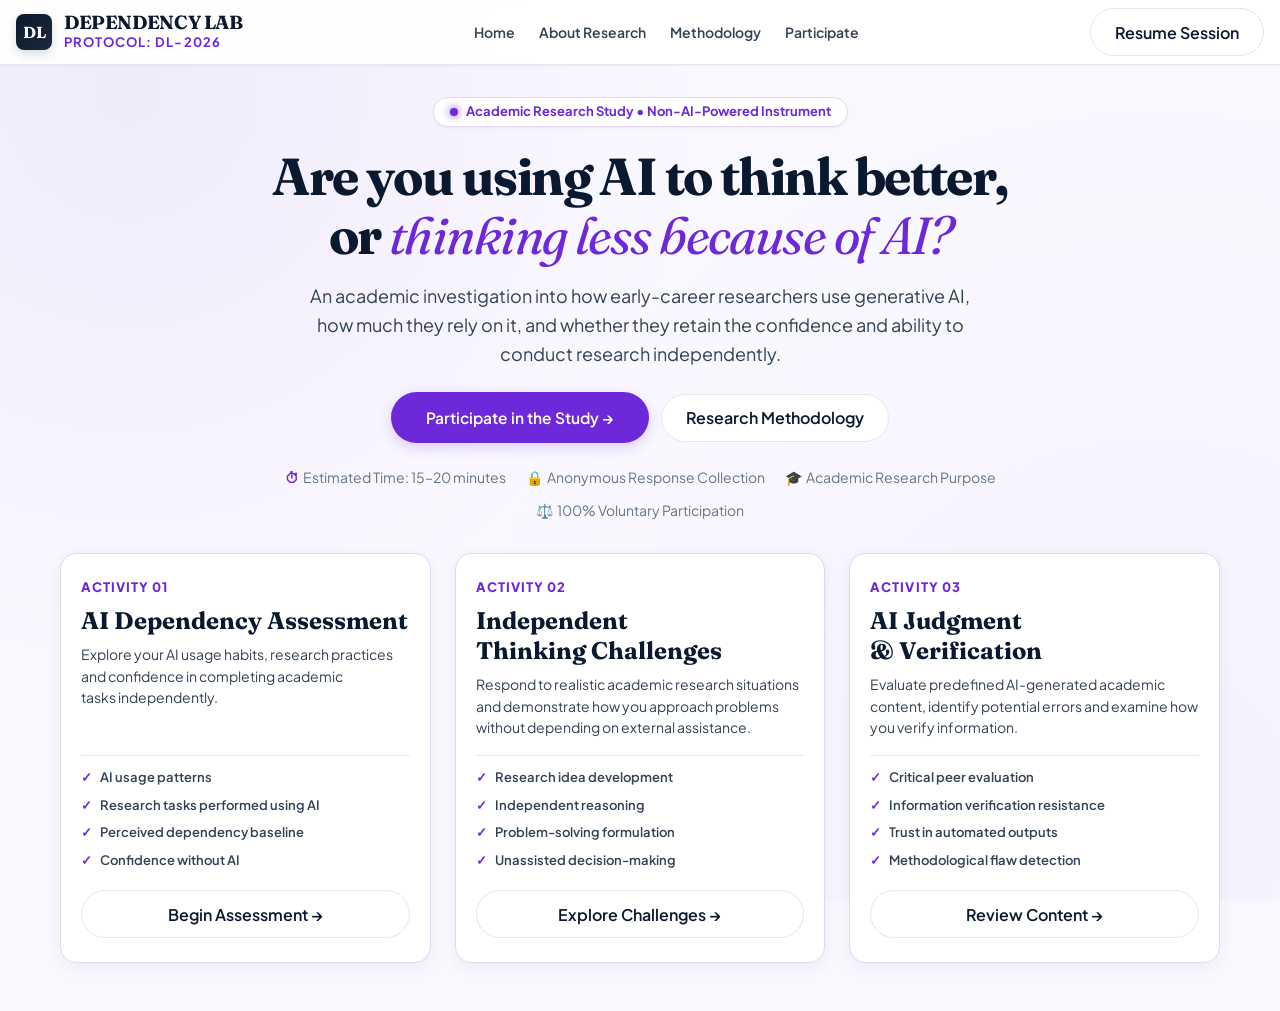
==== commit 07ffe808: "Remove sound toggle button from header and conditionally hide Resume Session button while active ses" ====
--- a/static/index.html
+++ b/static/index.html
@@ -31,13 +31,7 @@
   </nav>
 
   <div class="header-cta-group">
-    <!-- Tactile Sound Effect Toggle -->
-    <div class="sound-toggle-chip" id="soundToggleBtn" onclick="toggleTactileSound()" title="Toggle subtle auditory feedback clicks">
-      <span id="soundIcon">🔊</span>
-      <span id="soundLabel">Sound On</span>
-    </div>
-
-    <button class="btn btn-outline" onclick="openModal('resumeModal')">
+    <button class="btn btn-outline" id="resumeSessionBtn" onclick="openModal('resumeModal')">
       Resume Session
     </button>
   </div>
